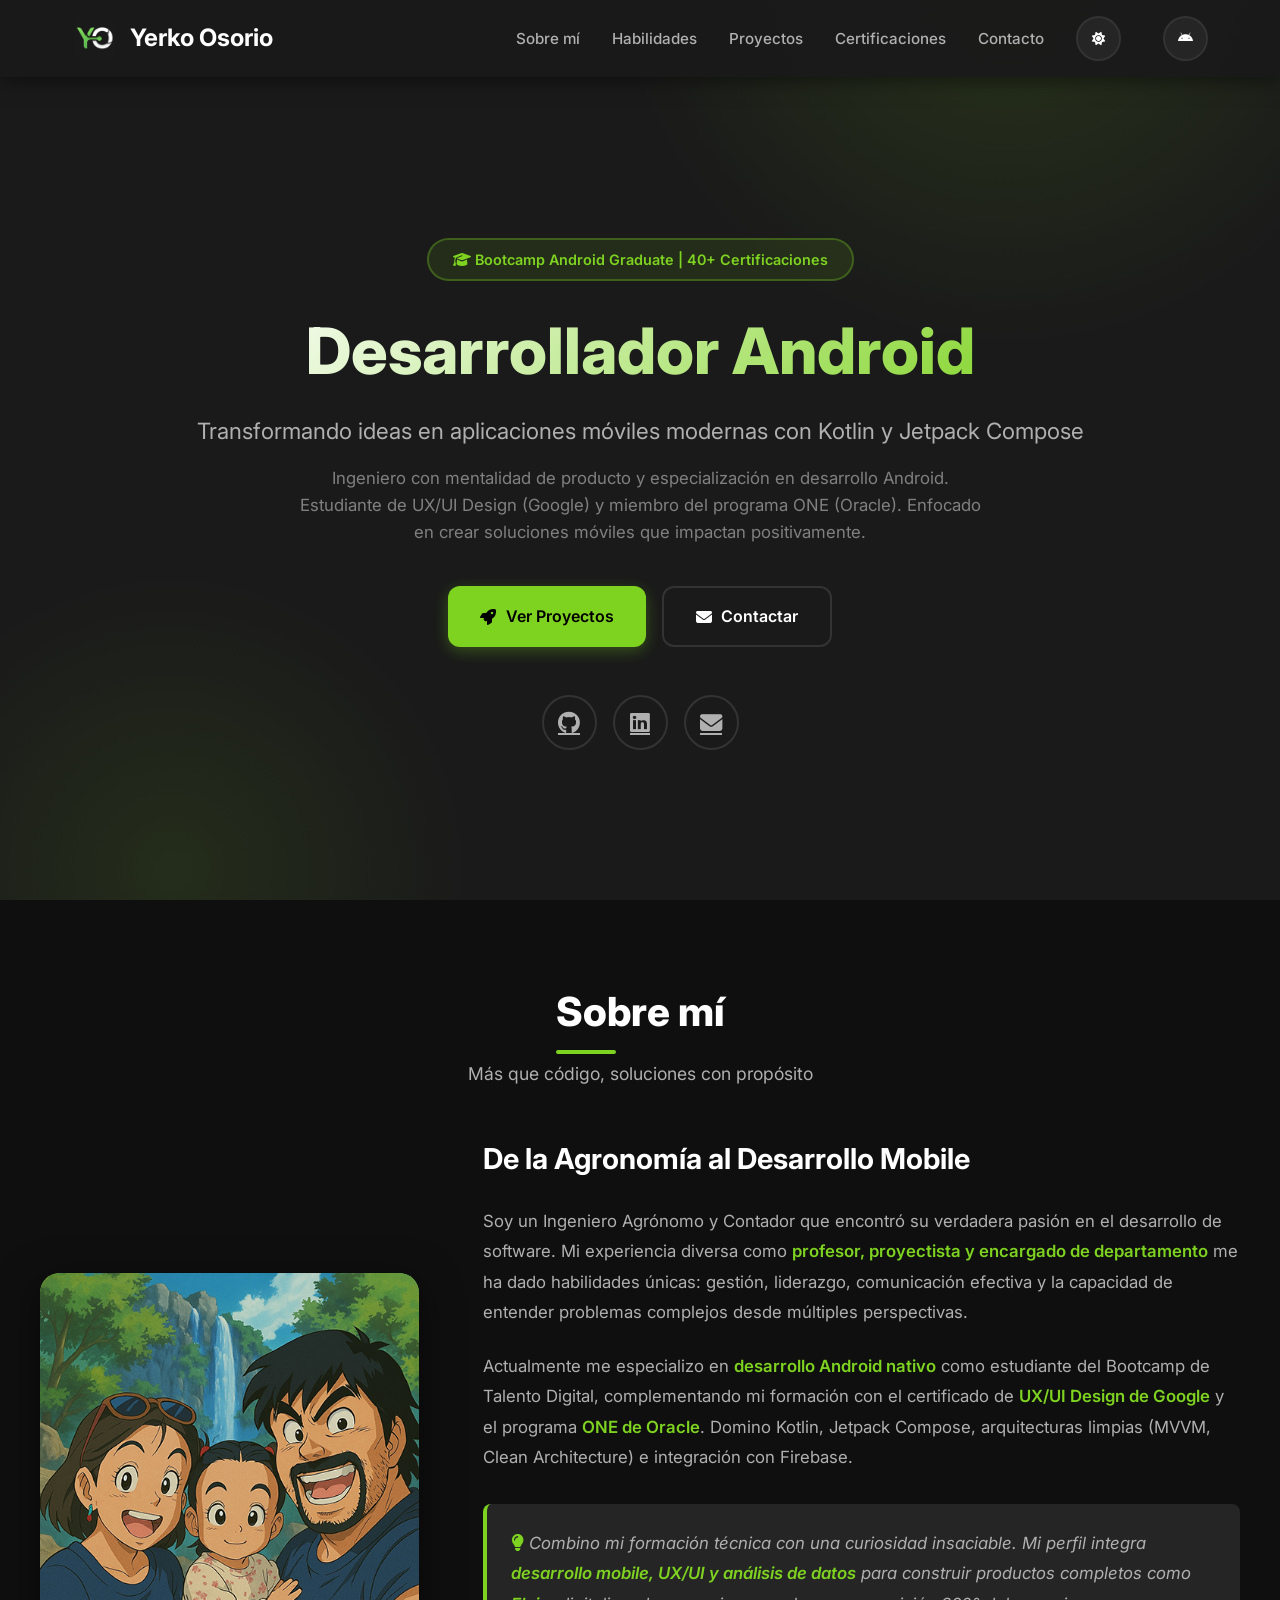
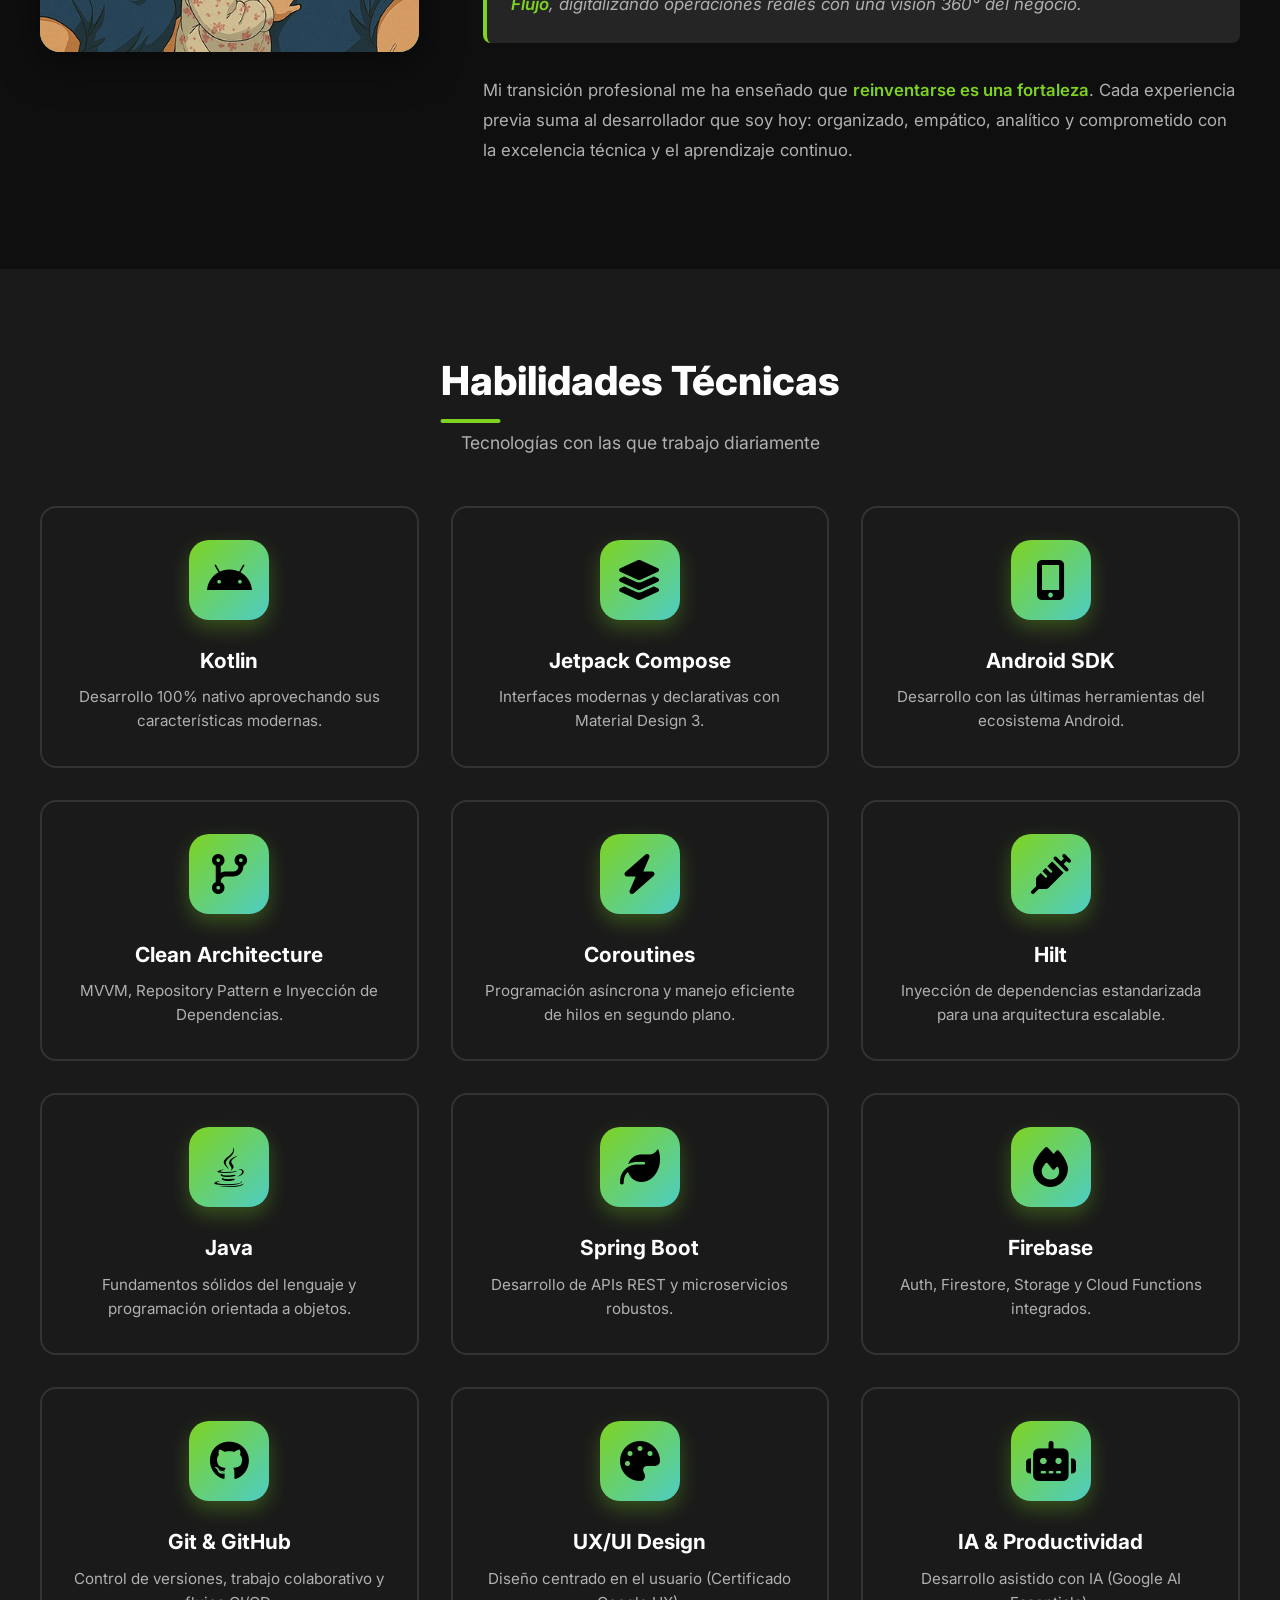
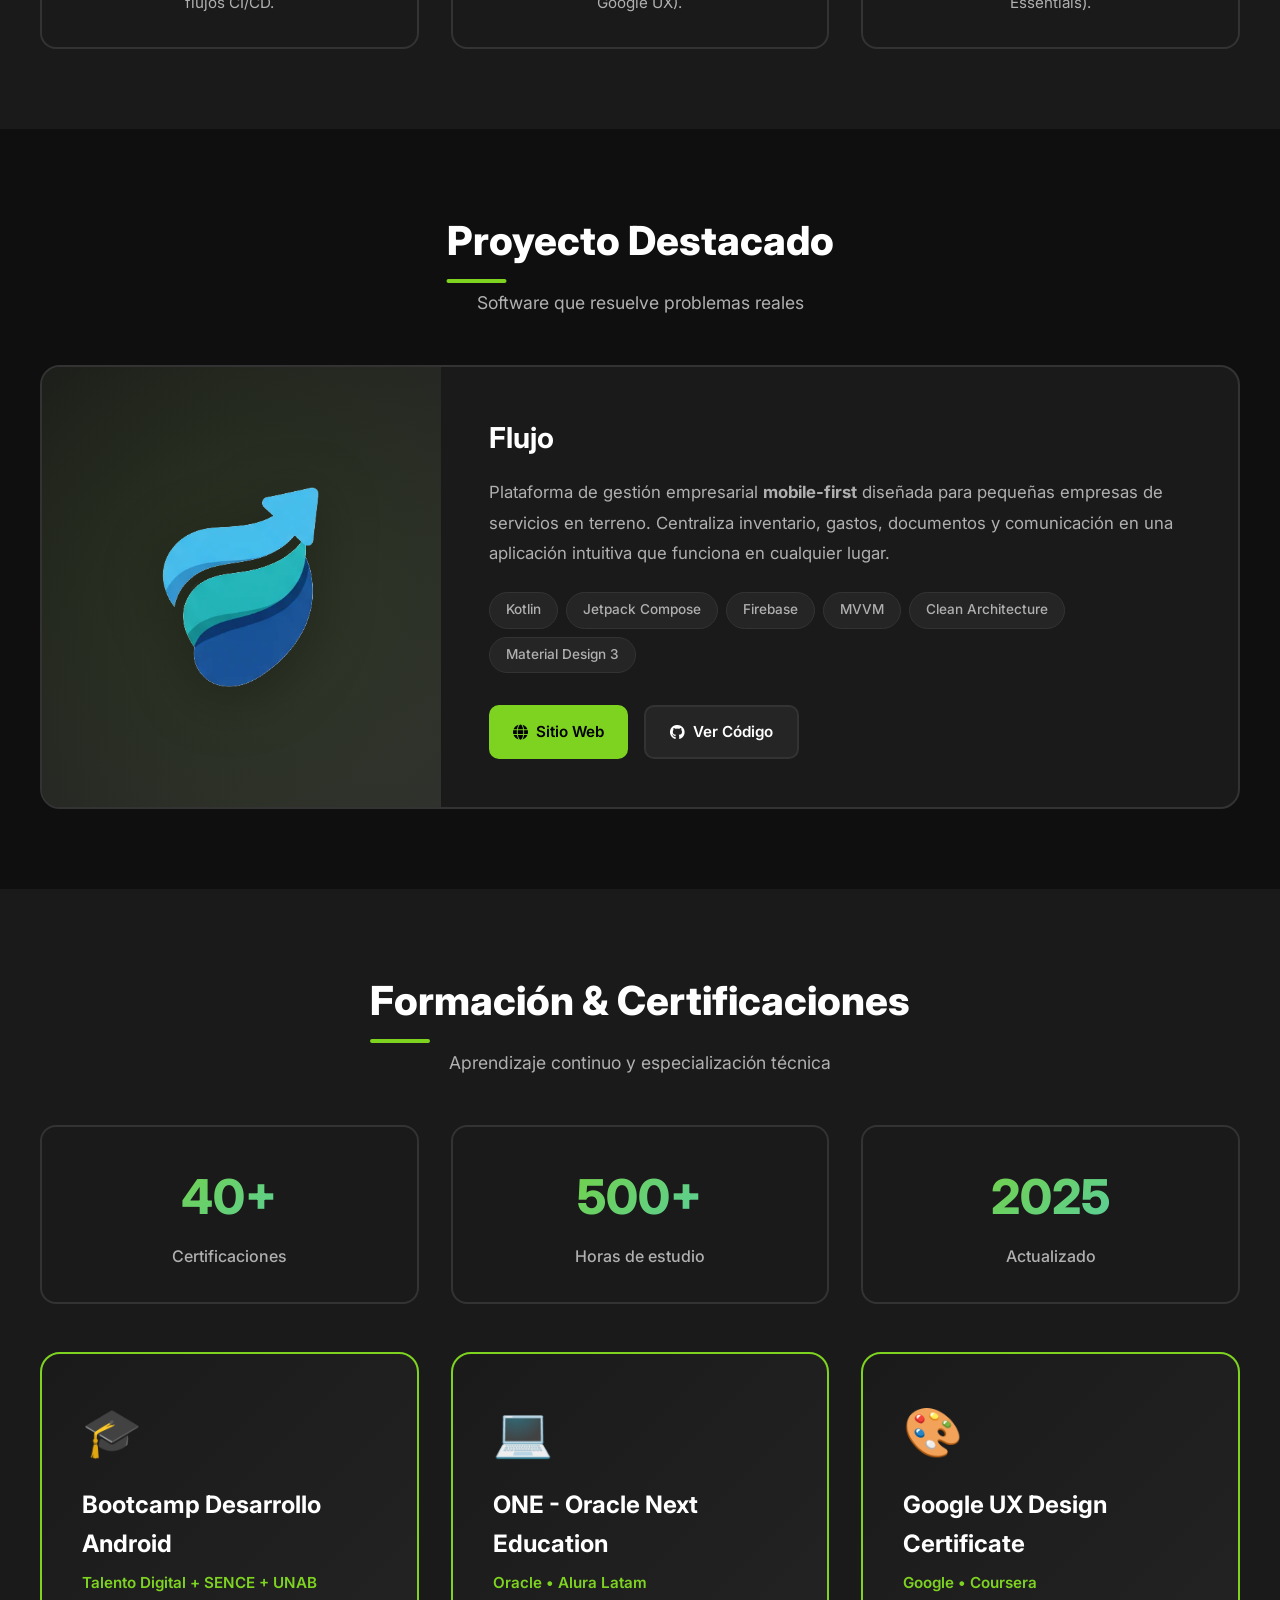
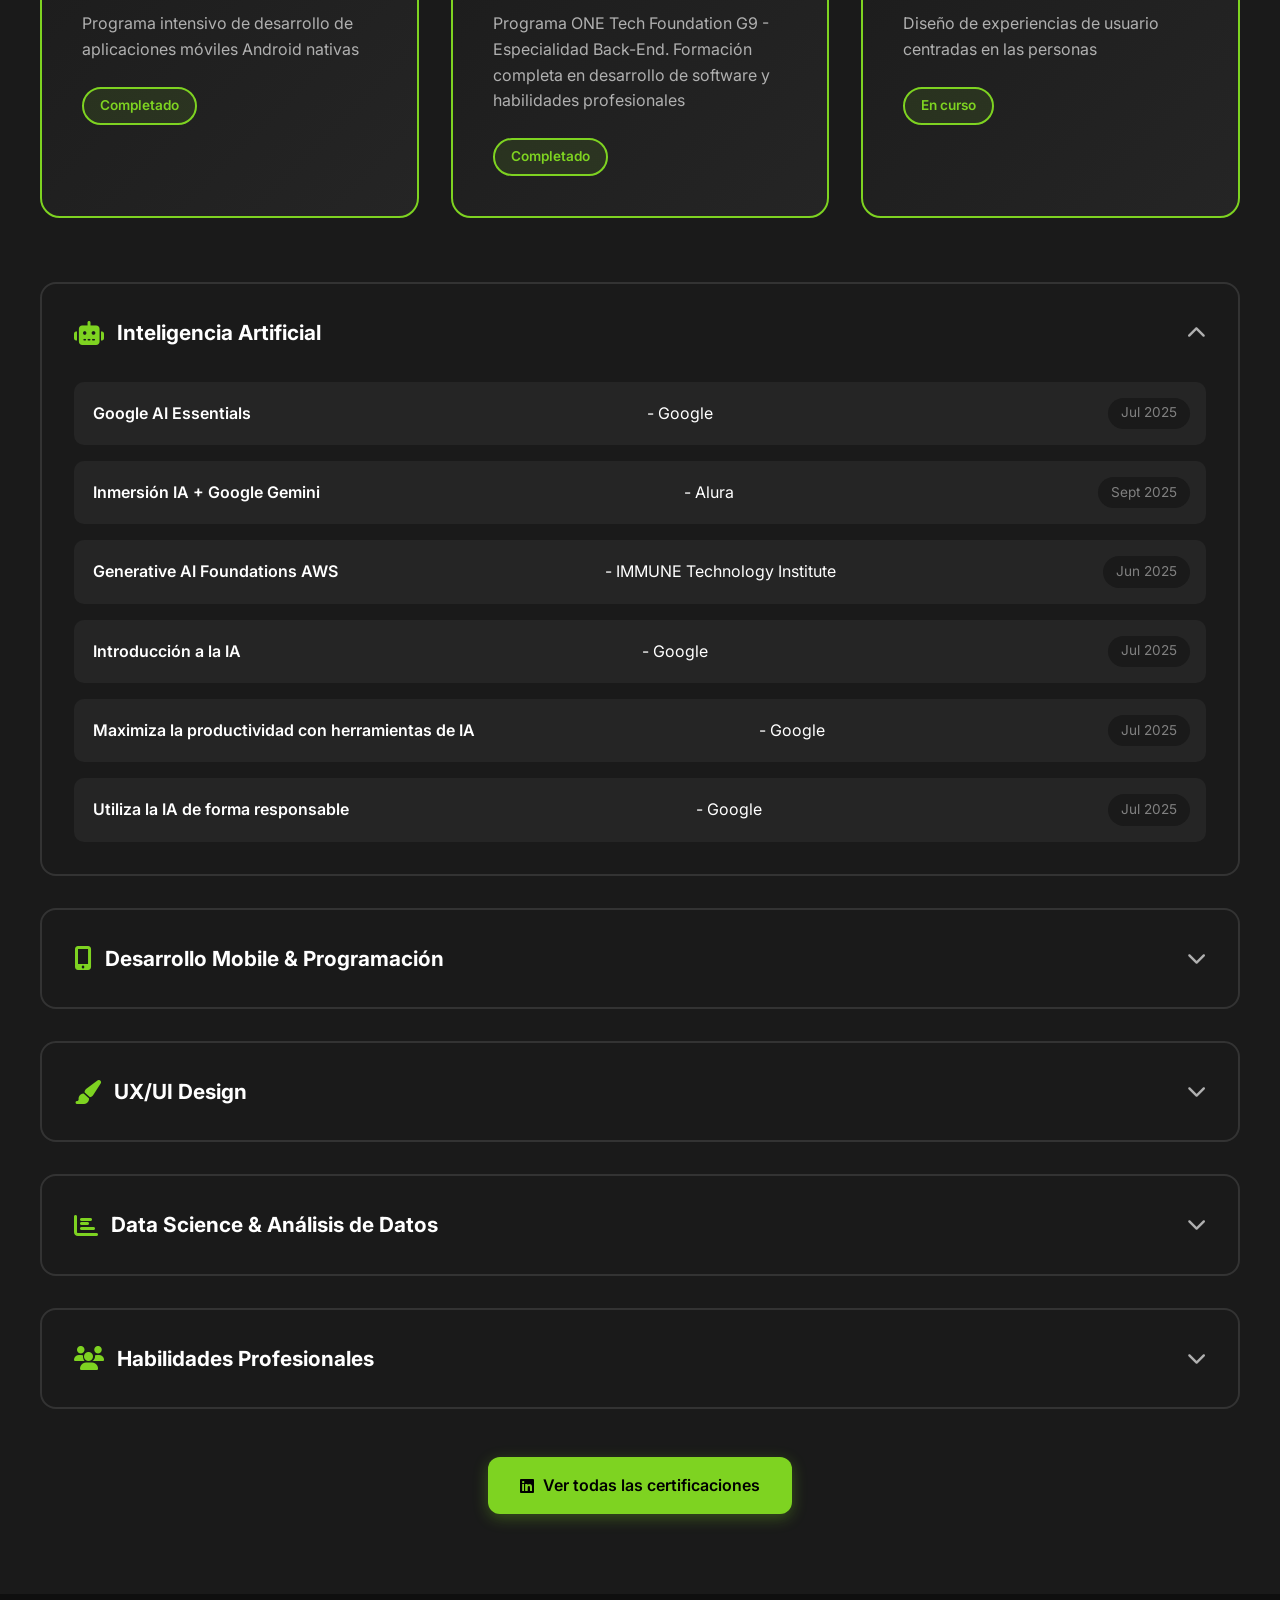
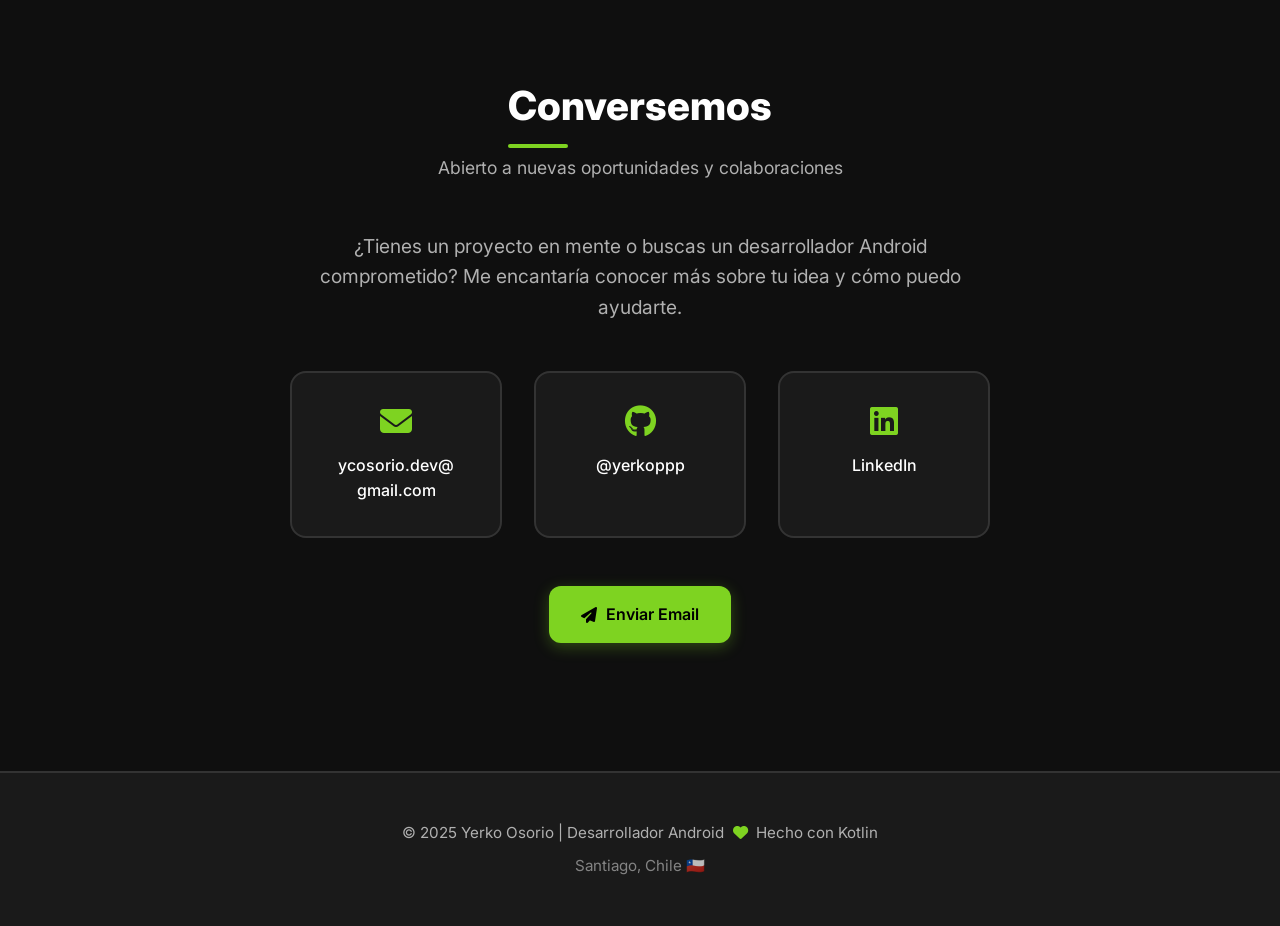
==== android-portfolio.html @ 3f2a874d "Actualización de vistas web y android" ====
<!DOCTYPE html>
<html lang="es" data-theme="dark">

<head>
    <!-- METADATOS Y CONFIGURACION BASICA -->
    <meta charset="UTF-8">
    <meta name="viewport" content="width=device-width, initial-scale=1.0, maximum-scale=1.0, user-scalable=no">
    <title>Yerko Osorio - Android Portfolio</title>

    <!-- Favicon -->
    <link rel="icon" type="image/x-icon" href="favicon.ico">
    <link rel="icon" type="image/png" sizes="32x32" href="assets/icono_dark_transp.png">
    <link rel="apple-touch-icon" sizes="180x180" href="assets/icono_dark_transp.png">
    <!-- ESTILOS EXTERNOS -->
    <link rel="stylesheet" href="https://cdnjs.cloudflare.com/ajax/libs/font-awesome/6.4.0/css/all.min.css">
    <link rel="stylesheet" href="android-style.css">
    <link href="https://fonts.googleapis.com/css2?family=Roboto:wght@400;500;700&display=swap" rel="stylesheet">

    <script>
        // Redirige a PC SÓLO si la pantalla es grande Y el usuario no forzó la vista Android
        if (window.innerWidth > 768 && !window.location.search.includes('force=android')) {
            window.location.href = "index.html"; 
        }
    </script>

</head>

<body>
    <!-- CONTENEDOR PRINCIPAL DEL TELEFONO -->
    <div class="phone-frame">
        <div class="phone-screen" id="mainScreen">

            <!-- HARDWARE SIMULADO (CAMARA FRONTAL) -->
            <div class="camera-hole"></div>

            <!-- SISTEMA DE NOTIFICACIONES -->
            <div class="notification-popup" id="notification" onclick="openApp('projects'); hideNotification()">
                <img src="assets/foto.png" alt="Yerko" class="notif-icon"
                    style="width: 40px; height: 40px; border-radius: 50%;">
                <div class="notif-content">
                    <h4>Yerko Osorio</h4>
                    <p>¡Hola! 👋 Echa un vistazo a mi último proyecto.</p>
                </div>
            </div>
            <!-- BOTON MODO CLARO/OSCURO -->
            <button class="theme-toggle-btn" onclick="toggleTheme()">
                <i class="fas fa-sun" id="themeIcon"></i>
            </button>

            <!-- BARRA DE ESTADO SUPERIOR -->
            <div class="status-bar">
                <div class="status-left">
                    <span id="clock" style="margin-left: 10px;" onclick="triggerEasterEgg()">10:00</span>
                </div>
                <div class="status-right">
                    <i class="fas fa-signal" style="font-size: 12px; margin-right: 6px;"></i>
                    <i class="fas fa-wifi" style="font-size: 12px; margin-right: 6px;"></i>
                    <i class="fas fa-battery-three-quarters" style="font-size: 14px;"></i>
                </div>
            </div>

            <!-- BARRA DE ESTADO SUPERIOR -->
            <div class="home-screen">
                <!-- WIDGET RELOJ CENTRAL -->
                <div class="clock-widget">
                    <h1 style="font-size: 56px; font-weight: 400; line-height: 1;" id="widget-clock">10:00</h1>
                    <p style="font-size: 16px; opacity: 0.8;" id="widget-date">Mie, 3 Dic</p>
                </div>

                <!-- GRILLA DE APLICACIONES -->
                <div class="apps-grid">
                    <div class="app-icon" onclick="openApp('profile')">
                        <div class="icon" style="--glow-color: #7ED321;">
                            <i class="fas fa-user" style="color: #7ED321;"></i>
                        </div>
                        <span class="app-name">Yo</span>
                    </div>

                    <div class="app-icon" onclick="openApp('projects')">
                        <div class="icon" style="--glow-color: #4ECDC4;">
                            <img src="assets/icono_flujo.webp" alt="FlujoApp">
                        </div>
                        <span class="app-name">FlujoApp</span>
                    </div>

                    <div class="app-icon" onclick="openApp('certs')">
                        <div class="icon" style="--glow-color: #FFD700;">
                            <i class="fas fa-certificate" style="color: #FFD700; font-size: 24px;"></i>
                        </div>
                        <span class="app-name">Certificados</span>
                    </div>

                    <div class="app-icon" onclick="openApp('skills')">
                        <div class="icon" style="--glow-color: #3DDC84;">
                            <i class="fas fa-code" style="color: #3DDC84; font-size: 24px;"></i>
                        </div>
                        <span class="app-name">Skills</span>
                    </div>

                    <div class="app-icon" onclick="openApp('contact')">
                        <div class="icon" style="--glow-color: #E8DEF8;">
                            <i class="fas fa-envelope" style="color: #E8DEF8; font-size: 24px;"></i>
                        </div>
                        <span class="app-name">Contacto</span>
                    </div>

                    <div class="app-icon" onclick="window.location.href='index.html?force=web'">
                        <div class="icon" style="--glow-color: #FBBC05;">
                            <i class="fas fa-desktop" style="color: #FBBC05; font-size: 22px;"></i>
                        </div>
                        <span class="app-name">Modo Web</span>
                    </div>

                    <div class="app-icon" onclick="window.open('https://github.com/yerkoppp', '_blank')">
                        <div class="icon" style="--glow-color: #ffffff;">
                            <i class="fab fa-github" style="color: white; font-size: 30px;"></i>
                        </div>
                        <span class="app-name">GitHub</span>
                    </div>

                    <div class="app-icon"
                        onclick="window.open('https://linkedin.com/in/yerko-osorio-cabrera/', '_blank')">
                        <div class="icon" style="--glow-color: #0077B5;">
                            <i class="fab fa-linkedin" style="color: #0077B5; font-size: 30px;"></i>
                        </div>
                        <span class="app-name">LinkedIn</span>
                    </div>

                    <div class="app-icon" onclick="window.open('assets/yo_cv.pdf', '_blank')">
                        <div style="position: relative;">

                            <div class="icon-badge"></div>
                            <div class="icon" style="--glow-color: #FF5252;">

                                <i class="fas fa-file-pdf" style="color: #FF5252; font-size: 26px;"></i>
                            </div>
                        </div>
                        <span class="app-name">CV</span>
                    </div>

                    <div class="app-icon" onclick="openApp('gallery')">
                        <div class="icon" style="--glow-color: #9C27B0;">
                            <i class="fas fa-images" style="color: #E1BEE7; font-size: 24px;"></i>
                        </div>
                        <span class="app-name">Galería</span>
                    </div>

                    <div class="app-icon" onclick="openApp('terminal')">
                        <div class="icon" style="--glow-color: #00FF00;">
                            <i class="fas fa-terminal" style="color: #00FF00; font-size: 22px;"></i>
                        </div>
                        <span class="app-name">Terminal</span>
                    </div>

                    <div class="app-icon" onclick="openApp('settings')">
                        <div class="icon" style="--glow-color: #90A4AE;">
                            <i class="fas fa-cog" style="color: #CFD8DC; font-size: 24px;"></i>
                        </div>
                        <span class="app-name">Ajustes</span>
                    </div>
                </div>

                <div style="position: absolute; bottom: 30px; left: 20px; right: 20px; background: var(--surface); padding: 12px 20px; border-radius: 30px; display: flex; align-items: center; gap: 10px; color: var(--text-secondary); border: 1px solid var(--surface-variant); cursor: pointer; box-shadow: 0 4px 12px rgba(0,0,0,0.1);"
                    onclick="openApp('browser')">
                    <i class="fab fa-google" style="font-size: 20px; color: var(--text);"></i>
                    <div style="flex: 1; text-align: center; font-size: 14px;">Buscar en portafolio...</div>
                    <i class="fas fa-microphone" style="font-size: 18px;"></i>
                </div>
            </div>

            <!-- VISTAS DE LAS APLICACIONES INTERNAS --- Cada una de estas se muestra al abrir la app correspondiente -->            
            <!-- APP: PERFIL --> 
            <div class="app-screen" id="profile-app">
                <div class="app-header">
                    <button class="back-btn" onclick="closeApp('profile')"><i class="fas fa-arrow-left"></i></button>
                    <span style="font-size: 20px; font-weight: 500;">Perfil</span>
                </div>
                <div class="app-content">
                    <div style="text-align: center; margin-bottom: 30px; margin-top: 20px;">
                        <img src="assets/foto.png"
                            style="width: 120px; height: 120px; border-radius: 50%; object-fit: cover; border: 4px solid var(--surface);">
                        <h2 style="color: var(--text); font-size: 28px; margin-top: 15px;">Yerko Osorio</h2>
                        <p style="color: var(--primary); font-size: 16px;">Android Developer</p>
                    </div>
                    <div class="info-card">
                        <h3>BIO</h3>
                        <p style="color: var(--text-secondary); line-height: 1.6; margin-bottom: 12px;">
                            Ingeniero Agrónomo y Contador que encontró su pasión en el software. Mi experiencia en gestión me da habilidades únicas para entender problemas desde múltiples perspectivas.
                        </p>
                        <p style="color: var(--text-secondary); line-height: 1.6;">
                            Me especializo en <strong>Android nativo</strong>, UX/UI y Backend. Mi transición profesional demuestra que reinventarse es una fortaleza.
                        </p>
                    </div>
                </div>
            </div>

            <!-- APP: CERTIFICACIONES -->
            <div class="app-screen" id="certs-app">
                <div class="app-header">
                    <button class="back-btn" onclick="closeApp('certs')"><i class="fas fa-arrow-left"></i></button>
                    <span style="font-size: 20px; font-weight: 500;">Certificaciones</span>
                </div>
                <div class="app-content">
                    <div style="display: flex; gap: 10px; margin-bottom: 20px;">
                        <div style="flex: 1; background: var(--surface-variant); padding: 12px; border-radius: 16px; text-align: center;">
                            <h4 style="color: var(--primary); font-size: 20px;">40+</h4>
                            <p style="font-size: 11px; color: var(--text-secondary);">Certificados</p>
                        </div>
                        <div style="flex: 1; background: var(--surface-variant); padding: 12px; border-radius: 16px; text-align: center;">
                            <h4 style="color: var(--primary); font-size: 20px;">500+</h4>
                            <p style="font-size: 11px; color: var(--text-secondary);">Horas</p>
                        </div>
                    </div>
                    <div class="contact-item">
                        <div class="contact-icon-box" style="background: rgba(61, 220, 132, 0.1); color: #3DDC84;"><i
                                class="fab fa-android"></i></div>
                        <div>
                            <h4 style="color: var(--text);">Bootcamp Desarrollo Android</h4>
                            <p style="color: var(--text-secondary);">Talento Digital - UNAB • 2025</p>
                        </div>
                    </div>
                    <div class="contact-item">
                        <div class="contact-icon-box" style="background: rgba(248, 0, 0, 0.1); color: #3DDC84;"><i
                                class="fas fa-database"></i></div>
                        <div>
                            <h4 style="color: var(--text);">Programa ONE Tech Foundation - Backend</h4>
                            <p style="color: var(--text-secondary);">Alura Latam - Oracle• 2025</p>
                        </div>
                    </div>
                    <div class="contact-item">
                        <div class="contact-icon-box" style="background: rgba(234, 67, 53, 0.1); color: #EA4335;"><i
                                class="fab fa-google"></i></div>
                        <div>
                            <h4 style="color: var(--text);">Google UX/UI Design</h4>
                            <p style="color: var(--text-secondary);">Coursera • En curso</p>
                        </div>
                    </div>
                    
                </div>
            </div>

            <!-- APP: PROYECTOS -->
            <div class="app-screen" id="projects-app">
                <div class="app-header">
                    <button class="back-btn" onclick="closeApp('projects')"><i class="fas fa-arrow-left"></i></button>
                    <span style="font-size: 20px; font-weight: 500;">Proyectos</span>
                </div>
                <div class="app-content">
                    <div class="info-card" style="padding: 0; overflow: hidden;">
                        <div
                            style="background: var(--surface-variant); padding: 40px; display: flex; justify-content: center; align-items: center;">
                            <img src="assets/icono_flujo.webp"
                                style="width: 100px; filter: drop-shadow(0 10px 20px rgba(0,0,0,0.2));">
                        </div>
                        <div style="padding: 24px;">
                            <h2 style="color: var(--text); font-size: 24px; margin-bottom: 8px;">FlujoApp</h2>
                            <p style="color: var(--text-secondary); margin-bottom: 20px;">
                                Gestión empresarial mobile-first. La solución completa para servicios en terreno.
                            </p>
                            <div style="margin-bottom: 24px; display: flex; flex-wrap: wrap; gap: 6px;">
                                <span class="skill-tag">Kotlin</span>
                                <span class="skill-tag">Compose</span>
                                <span class="skill-tag">Firebase</span>
                                <span class="skill-tag">MVVM</span>
                                <span class="skill-tag">Clean Arch</span>
                                <span class="skill-tag">Material 3</span>
                            </div>
                            <div style="display: flex; flex-direction: column; gap: 10px;">
                                <button onclick="window.open('https://yerkoppp.github.io/-FlujoApp-Website/', '_blank')"
                                    style="width: 100%; padding: 14px; border-radius: 100px; border: none; background: var(--primary); color: #000; font-weight: 700; font-size: 14px; cursor: pointer;">
                                    <i class="fas fa-globe"></i> Sitio Web
                                </button>
                                <button onclick="window.open('https://github.com/yerkoppp/FlujoApp', '_blank')"
                                    style="width: 100%; padding: 14px; border-radius: 100px; border: 1px solid var(--border); background: var(--surface-alt); color: var(--text); font-weight: 700; font-size: 14px; cursor: pointer;">
                                    <i class="fab fa-github"></i> Ver Código
                                </button>
                            </div>
                        </div>
                    </div>
                </div>
            </div>

            <!-- APP: HABILIDADES -->
            <div class="app-screen" id="skills-app">
                <div class="app-header">
                    <button class="back-btn" onclick="closeApp('skills')"><i class="fas fa-arrow-left"></i></button>
                    <span style="font-size: 20px; font-weight: 500;">Habilidades</span>
                </div>
                <div class="app-content">
                    <div class="info-card">
                        <h3>CORE ANDROID</h3>
                        <div>
                            <span class="skill-tag"><i class="fab fa-android"></i> Kotlin</span>
                            <span class="skill-tag"><i class="fas fa-layer-group"></i> Jetpack Compose</span>
                            <span class="skill-tag"><i class="fas fa-mobile-alt"></i> Android SDK</span>
                            <span class="skill-tag"><i class="fas fa-code-branch"></i> Clean Arch</span>
                            <span class="skill-tag"><i class="fas fa-bolt"></i> Coroutines</span>
                            <span class="skill-tag"><i class="fas fa-syringe"></i> Hilt</span>
                        </div>
                    </div>
                    <div class="info-card">
                        <h3>BACKEND & CLOUD</h3>
                        <div>
                            <span class="skill-tag"><i class="fab fa-java"></i> Java</span>
                            <span class="skill-tag"><i class="fas fa-leaf"></i> Spring Boot</span>
                            <span class="skill-tag"><i class="fas fa-fire"></i> Firebase</span>
                        </div>
                    </div>
                    <div class="info-card">
                        <h3>HERRAMIENTAS & TRANSVERSALES</h3>
                        <div>
                            <span class="skill-tag"><i class="fab fa-github"></i> Git / GitHub</span>
                            <span class="skill-tag"><i class="fas fa-palette"></i> UX/UI Design</span>
                            <span class="skill-tag"><i class="fas fa-robot"></i> IA & Productividad</span>
                        </div>
                    </div>
                    
                </div>
            </div>

            <!-- APP: CONTACTO -->
            <div class="app-screen" id="contact-app">
                <div class="app-header">
                    <button class="back-btn" onclick="closeApp('contact')"><i class="fas fa-arrow-left"></i></button>
                    <span style="font-size: 20px; font-weight: 500;">Contacto</span>
                </div>
                <div class="app-content">
                    <div class="contact-item" onclick="window.location.href='mailto:ycosorio.dev@gmail.com'">
                        <div class="contact-icon-box"><i class="fas fa-envelope"></i></div>
                        <div>
                            <h4 style="color: var(--text);">Email</h4>
                            <p style="color: var(--text-secondary);">ycosorio.dev@gmail.com</p>
                        </div>
                    </div>
                    <div class="contact-item"
                        onclick="window.open('https://linkedin.com/in/yerko-osorio-cabrera/', '_blank')">
                        <div class="contact-icon-box"><i class="fab fa-linkedin"></i></div>
                        <div>
                            <h4 style="color: var(--text);">LinkedIn</h4>
                            <p style="color: var(--text-secondary);">Perfil Profesional</p>
                        </div>
                    </div>
                </div>
            </div>

            <!-- APP: NAVEGADOR (WEB FALLBACK) -->
            <div class="app-screen" id="browser-app">
                <div class="app-header">
                    <button class="back-btn" onclick="closeApp('browser')"><i class="fas fa-arrow-left"></i></button>
                    <span style="font-size: 20px; font-weight: 500;">Navegador</span>
                </div>
                <div class="app-content">
                    <div class="browser-preview">
                        <div style="font-size: 48px; margin-bottom: 20px;">🖥️</div>
                        <h2 style="color: var(--text); margin-bottom: 10px;">Versión de Escritorio</h2>
                        <p style="color: var(--text-secondary); margin-bottom: 30px;">
                            Estás viendo la versión móvil simulada. Puedes visitar mi portafolio completo en formato web
                            estándar.
                        </p>

                        <div class="desktop-mockup">
                            <img src="assets/icono_light.png" style="width: 50px; opacity: 0.5;">
                            <span style="margin-left: 10px;">yerkoppp.github.io</span>
                        </div>

                        <button onclick="window.open('https://yerkoppp.github.io/portafolio/', '_blank')"
                            style="width: 100%; padding: 16px; border-radius: 12px; border: none; background: var(--surface-variant); color: var(--primary); font-weight: 700; border: 1px solid var(--primary); cursor: pointer; display: flex; align-items: center; justify-content: center; gap: 10px;">
                            <i class="fas fa-external-link-alt"></i> Abrir en Chrome/Safari
                        </button>
                    </div>
                </div>
            </div>

            <!-- APP: GALERIA -->
            <div class="app-screen" id="gallery-app">
                <div class="app-header">
                    <button class="back-btn" onclick="closeApp('gallery')"><i class="fas fa-arrow-left"></i></button>
                    <span style="font-size: 20px;">Galería</span>
                </div>
                <div class="app-content">
                    <div style="display: grid; grid-template-columns: 1fr 1fr; gap: 10px;">
                        <img src="assets/foto.png"
                            style="width: 100%; border-radius: 12px; aspect-ratio: 1/1; object-fit: cover;">
                        <img src="assets/icono_flujo.webp"
                            style="width: 100%; border-radius: 12px; background: white; padding: 10px; aspect-ratio: 1/1; object-fit: contain;">
                        <img src="assets/logo_light.png"
                            style="width: 100%; border-radius: 12px; background: white; padding: 10px; aspect-ratio: 1/1; object-fit: contain;">
                        <div
                            style="background: #333; border-radius: 12px; display: flex; align-items: center; justify-content: center; aspect-ratio: 1/1;">
                            <i class="fas fa-plus" style="color: #666;"></i>
                        </div>
                    </div>
                </div>
            </div>

            <!-- APP: TERMINAL -->
            <div class="app-screen" id="terminal-app" style="background: #0C0C0C;">
                <div class="app-header" style="background: #111; border-bottom: 1px solid #333;">
                    <button class="back-btn" onclick="closeApp('terminal')"><i class="fas fa-arrow-left"></i></button>
                    <span style="font-size: 16px; font-family: monospace; color: #00FF00;">user@yerko-os:~</span>
                </div>
                <div class="app-content"
                    style="padding: 20px; font-family: 'Courier New', monospace; color: #00FF00; font-size: 14px;">
                    <div id="terminal-output">
                        <p>YerkoOS v1.0 [Stable]</p>
                        <p>Last login: Wed Dec 3 19:23:14 on ttys000</p>
                        <p><br>Type 'help' for available commands.</p>
                    </div>
                    <div style="display: flex; gap: 5px; margin-top: 10px;">
                        <span>$</span>
                        <input type="text" id="term-input" autocomplete="off"
                            style="background: transparent; border: none; color: white; outline: none; flex: 1; font-family: inherit;"
                            onkeydown="handleCommand(event)">
                    </div>
                </div>
            </div>

            <!-- APP: AJUSTES -->
            <div class="app-screen" id="settings-app">
                <div class="app-header">
                    <button class="back-btn" onclick="closeApp('settings')"><i class="fas fa-arrow-left"></i></button>
                    <span style="font-size: 20px;">Ajustes</span>
                </div>
                <div class="app-content">
                    <div class="contact-item" onclick="toggleTheme()">
                        <div class="contact-icon-box" style="background: #333; color: white;"><i
                                class="fas fa-adjust"></i></div>
                        <div style="flex: 1;">
                            <h4 style="color: var(--text);">Tema</h4>
                            <p style="color: var(--text-secondary);">Cambiar Dark/Light</p>
                        </div>
                    </div>

                    <div class="info-card" style="margin-top: 20px;">
                        <h3>INFORMACIÓN DEL DISPOSITIVO</h3>
                        <p style="color: var(--text-secondary); font-size: 13px; margin-bottom: 8px;">Versión de
                            Android: 14.0 (Upside Down Cake)</p>
                        <p style="color: var(--text-secondary); font-size: 13px; margin-bottom: 8px;">Modelo: Portfolio
                            Pixel</p>
                        <p style="color: var(--text-secondary); font-size: 13px;">Desarrollador: Yerko Osorio</p>
                    </div>
                </div>
            </div>

        </div>
    </div>


    <!-- SCRIPTS DE LOGICA DE LA PAGINA -->
    <script>
        // === RELOJ & FECHA ===
        function updateTime() {
            const now = new Date();
            const hours = now.getHours().toString().padStart(2, '0');
            const minutes = now.getMinutes().toString().padStart(2, '0');
            const timeString = `${hours}:${minutes}`;

            document.getElementById('clock').textContent = timeString;
            document.getElementById('widget-clock').textContent = timeString;

            const options = { weekday: 'short', day: 'numeric', month: 'short' };
            document.getElementById('widget-date').textContent = now.toLocaleDateString('es-ES', options);
        }
        setInterval(updateTime, 1000);
        updateTime();

        // === GESTIÓN DE TEMAS (DARK/LIGHT) ===
        function toggleTheme() {
            const html = document.documentElement;
            const themeIcon = document.getElementById('themeIcon');

            if (html.getAttribute('data-theme') === 'dark') {
                html.setAttribute('data-theme', 'light');
                themeIcon.className = 'fas fa-moon';
            } else {
                html.setAttribute('data-theme', 'dark');
                themeIcon.className = 'fas fa-sun';
            }
        }

        // === NOTIFICACIÓN ===
        setTimeout(() => {
            const notif = document.getElementById('notification');
            notif.classList.add('show');
            setTimeout(() => hideNotification(), 3000);
        }, 2000);

        function hideNotification() {
            document.getElementById('notification').classList.remove('show');
        }

        // === NAVEGACIÓN ===
        function openApp(id) {
            document.getElementById(id + '-app').classList.add('active');
            hideNotification();
        }

        function closeApp(id) {
            document.getElementById(id + '-app').classList.remove('active');
        }

        // === EASTER EGG: DEVELOPER MODE ===
        let clickCount = 0;

        function triggerEasterEgg() {
            clickCount++;
            if (clickCount === 5) {
                // 1. Efecto Visual: Cambiar notificación a estilo "System/Hacker"
                const notif = document.getElementById('notification');
                const img = notif.querySelector('img');
                const title = notif.querySelector('h4');
                const text = notif.querySelector('.notif-content p');

                // Guardamos estado original para no perderlo si el usuario sigue navegando
                const originalTitle = title.textContent;
                const originalText = text.textContent;

                // Modificar notificación
                img.src = "assets/icono_dark.png"; // Usa tu logo técnico
                title.innerHTML = "<span style='color:#00FF00; font-family: monospace;'>{ DEV_MODE }</span>";
                text.innerHTML = "Acceso Root concedido. <br>System.Color.Override(NEON);";
                notif.style.borderColor = "#00FF00";
                notif.style.background = "#000";

                // Mostrar notificación
                notif.classList.add('show');

                // 2. Efecto CSS: Sobrescribir variable global a Verde Neón Terminal
                document.documentElement.style.setProperty('--primary', '#00FF00');
                document.documentElement.style.setProperty('--text', '#00FF00');

                // 3. Resetear después de 4 segundos
                setTimeout(() => {
                    hideNotification();

                    document.documentElement.style.removeProperty('--primary');
                    document.documentElement.style.removeProperty('--text');

                    // Restaurar textos de notificación para el futuro
                    setTimeout(() => {
                        title.textContent = "Yerko Osorio";
                        text.textContent = "¡Hola! 👋 Echa un vistazo a mi último proyecto.";
                        notif.style = ""; // Limpiar estilos inline
                    }, 500);

                    clickCount = 0;
                }, 4000);
            }
        }
        // === TERMINAL LOGIC ===
        function handleCommand(e) {
            if (e.key === 'Enter') {
                const input = document.getElementById('term-input');
                const output = document.getElementById('terminal-output');
                const cmd = input.value.toLowerCase().trim();

                // 1. Renderizar el comando del usuario
                // Usamos div para asegurar salto de línea limpio
                output.innerHTML += `
            <div style="margin-top: 8px;">
                <span style="color: #00FF00;">➜</span> 
                <span style="color: #fff;">~</span> 
                <span style="color: #ccc;">${input.value}</span>
            </div>`;

                // 2. Procesar comando
                let response = "";
                switch (cmd) {
                    case 'help':
                        response = "Available commands: <span style='color:#fff'>about, skills, contact, clear, exit</span>";
                        break;
                    case 'about':
                        response = "Yerko Osorio | Android Developer<br>Building native experiences with Kotlin & Compose.";
                        break;
                    case 'skills':
                        response = "• Kotlin, Compose, Android SDK<br>• Clean Arch, Coroutines, Hilt<br>• Java, Spring Boot, Firebase<br>• Git, UX/UI Design, IA";
                        break;
                    case 'contact':
                        // Mostramos el correo en texto por si falla la apertura automática
                        response = "📧 Email: <span style='color:#fff; text-decoration:underline;'>ycosorio.dev@gmail.com</span><br><span style='font-size:12px; opacity:0.7;'>Opening mail client...</span>";
                        // Usamos un timeout pequeño para no bloquear la UI
                        setTimeout(() => {
                            window.location.href = 'mailto:ycosorio.dev@gmail.com';
                        }, 800);
                        break;
                    case 'clear':
                        output.innerHTML = "";
                        response = null;
                        break;
                    case 'exit':
                        response = "Closing session...";
                        setTimeout(() => closeApp('terminal'), 800);
                        break;
                    default:
                        if (cmd !== "") {
                            response = `zsh: command not found: <span style='color:#FF5252'>${cmd}</span>`;
                        }
                }

                // 3. Renderizar respuesta
                if (response) {
                    output.innerHTML += `<div style="color: #aaa; margin-bottom: 10px; line-height: 1.5; margin-left: 14px;">${response}</div>`;
                }

                // 4. Limpieza y Scroll
                input.value = "";
                const content = document.querySelector('#terminal-app .app-content');
                // Forzamos el scroll al final
                setTimeout(() => {
                    content.scrollTop = content.scrollHeight;
                }, 10);
            }
        }

    </script>
</body>

</html>
---- android-style.css ----
:root {
    /* Variables Base (Dark Mode por defecto) */
    --primary: #7ED321;
    --primary-dim: rgba(126, 211, 33, 0.15);
    --background: #000000;
    --surface: #1C1C1C;
    --surface-variant: #2D2D2D;
    --text: #E3E3E3;
    --text-secondary: #C4C7C5;
    --wallpaper-overlay: rgba(0, 0, 0, 0.85); /* Oscurece el logo de fondo */
    --easing-standard: cubic-bezier(0.2, 0.0, 0, 1.0);
    --wallpaper-url: url('assets/logo_dark_transp.png');
}

/* === VARIABLES LIGHT MODE (ESTILO SILVER) === */
[data-theme="light"] {
    --primary: #559E15; /* Verde más oscuro para contraste */
    --primary-dim: rgba(85, 158, 21, 0.1);
    
    /* Fondo: Un gris plata muy suave, no blanco puro */
    --background: #F2F4F6; 
    
    /* Superficies: Blanco puro para las tarjetas */
    --surface: #FFFFFF; 
    --surface-variant: #E8EAED;
    
    --text: #1F1F1F;
    --text-secondary: #5F6368;
    
    /* El overlay del wallpaper es blanco semitransparente */
    --wallpaper-overlay: rgba(255, 255, 255, 0.6);
    --wallpaper-url: url('assets/logo_light_transp.png');
}
/* === AJUSTE DE ICONOS EN MODO CLARO === */
/* Esto invierte la lógica: Fondo blanco, sombra de color */
[data-theme="light"] .icon {
    background: #FFFFFF;
    border: 1px solid #E0E0E0;
    /* Sombra más suave y difusa en modo claro */
    box-shadow: 0 4px 12px rgba(0,0,0,0.45); 
}

/* En modo claro, el "Glow" se convierte en una sombra de color elegante */
[data-theme="light"] .icon::after {
    opacity: 0.25; /* Más sutil */
    bottom: -5px; /* Más pegado */
    filter: blur(8px);
    background: var(--glow-color); /* Mantiene el color de la marca (azul, verde, etc) */
}

/* Texto de apps en modo claro: un poco más oscuro y con menos sombra */
[data-theme="light"] .app-name {
    color: #333;
    font-weight: 500;
    text-shadow: 0 1px 2px rgba(255,255,255,0.8); /* Halo blanco para leerse mejor */
}
/* === GLOBAL STYLES === */
* { margin: 0; padding: 0; box-sizing: border-box; }

body {
    font-family: 'Roboto', 'Inter', sans-serif;
    background: #121212;
    min-height: 100vh;
    display: flex;
    justify-content: center;
    align-items: center; /* Centra verticalmente */
    padding: 40px 20px; /* Margen para asegurar scroll si es necesario */
    overflow-y: auto; /* Permite scroll en el navegador si el cel es muy alto */
}

/* === PHONE FRAME === */
.phone-frame {
    width: 380px;
    height: 800px;
    background: #1a1a1a;
    border-radius: 45px;
    padding: 8px;
    box-shadow: 0 0 0 2px #333, 0 30px 60px rgba(0,0,0,0.6);
    position: relative;
    transition: all 0.3s ease;
    flex-shrink: 0; /* Evita que se aplaste */
}

.phone-screen {
    width: 100%;
    height: 100%;
    background-color: var(--background);
    transition: background 0.5s ease;
    border-radius: 38px;
    overflow: hidden;
    position: relative;
    /* Wallpaper con Logo */
    background-image: 
        radial-gradient(circle at 50% -10%, rgba(126, 211, 33, 0.15) 0%, transparent 70%),
        var(--wallpaper-url);
    background-size: 100%, 80%;
    background-position: center top, center top;
    background-repeat: no-repeat;
    z-index: 1;
    transition: background-image 0.5s ease, background-color 0.5s ease;
}

/* Capa para oscurecer/aclarar el fondo y que se lea el texto */
.phone-screen::before {
    content: '';
    position: absolute;
    top: 0;
    left: 0;
    width: 100%;
    height: 100%;
    background: var(--wallpaper-overlay);
    z-index: -1;
}

/* === ANDROID UI ELEMENTS === */
.status-bar {
    height: 40px;
    padding: 0 24px;
    display: flex;
    justify-content: space-between;
    align-items: center;
    color: var(--text);
    font-size: 13px;
    font-weight: 500;
    position: relative;
    z-index: 1000;
    padding-top: 5px;
}

.camera-hole {
    position: absolute;
    top: 10px;
    left: 50%;
    transform: translateX(-50%);
    width: 12px;
    height: 12px;
    background: #000;
    border-radius: 50%;
    z-index: 1001;
    box-shadow: 0 0 0 2px #111;
}

/* === HOME SCREEN === */
.home-screen {
    height: 100%;
    padding: 20px;
    padding-top: 140px;
    overflow-y: auto;
    scrollbar-width: none;
    display: flex;
    flex-direction: column;
}

/* Widget Reloj */
.clock-widget {
    margin: 0px 10px 40px;
    color: var(--text);
    text-align: center;
    text-shadow: 0 2px 10px rgba(0,0,0,0.2);
}

.apps-grid {
    display: grid;
    grid-template-columns: repeat(4, 1fr);
    gap: 25px 15px;
    margin-bottom: auto; /* Empuja el resto hacia abajo */
}

.app-icon {
    display: flex;
    flex-direction: column;
    align-items: center;
    gap: 8px;
    cursor: pointer;
    transition: transform 0.2s var(--easing-standard);
}

.app-icon:active { transform: scale(0.92); }

.icon {
    width: 58px;
    height: 58px;
    border-radius: 16px; 
    display: flex;
    align-items: center;
    justify-content: center;
    font-size: 26px;
    background: #161616; 
    border: 1px solid #2A2A2A;
    position: relative;
    box-shadow: 0 2px 8px rgba(0,0,0,0.15);
    border: 1px solid rgba(255,255,255,0.05);
    overflow: hidden; /* Para contener el brillo */
    transition: transform 0.2s var(--easing-standard), box-shadow 0.2s;
}

.icon img { width: 70%; height: 70%; object-fit: cover; }

.icon.dark-style {
    background: rgba(255, 255, 255, 0.05); /* Semitransparente oscuro */
    border: 1px solid rgba(126, 211, 33, 0.2); /* Borde sutil verde */
    backdrop-filter: blur(10px);
}

.icon.brand-style {
    background: linear-gradient(135deg, #1a1a1a 0%, #0d0d0d 100%);
    border: 1px solid #333;
}

/* Badge de notificación para iconos */
.icon-badge {
    position: absolute;
    top: -4px;
    right: -4px;
    width: 16px;
    height: 16px;
    background: #FF5252;
    border-radius: 50%;
    border: 2px solid var(--background); /* Crea un borde del color de fondo para separar */
    z-index: 20;
    box-shadow: 0 2px 4px rgba(0,0,0,0.3);
    pointer-events: none; /* Para que no interfiera con el clic */
}

/* El "Glow" o luz inferior - Se activa con variables CSS */
.icon::after {
    content: '';
    position: absolute;
    bottom: -10px;
    left: 0;
    width: 100%;
    height: 60%;
    background: var(--glow-color, rgba(255, 255, 255, 0.1)); /* Color dinámico */
    filter: blur(12px);
    opacity: 0.6;
    border-radius: 50%;
    z-index: 0;
}

/* Asegurar que la imagen/icono esté encima del brillo */
.icon i, .icon img {
    position: relative;
    z-index: 1;
    filter: drop-shadow(0 2px 4px rgba(0,0,0,0.5));
}

.icon img {
    border-radius: 12px; /* Suavizar bordes de imagenes cuadradas */
}

/* Efecto al presionar */
.app-icon:active .icon {
    transform: scale(0.92);
    border-color: var(--primary);
}

.app-name {
    color: var(--text);
    font-size: 12px;
    text-align: center;
    font-weight: 400;
    text-shadow: 0 1px 4px rgba(0,0,0,0.5); /* Sombra para leer sobre wallpaper */
}

/* === WIDGET CV (Estilo Material) === */
.widget-cv {
    grid-column: span 2; /* Ocupa 2 espacios de ancho */
    background: var(--surface-variant);
    border-radius: 24px;
    padding: 16px;
    display: flex;
    align-items: center;
    gap: 15px;
    cursor: pointer;
    border: 1px solid rgba(255,255,255,0.05);
    box-shadow: 0 4px 12px rgba(0,0,0,0.1);
    transition: transform 0.2s var(--easing-standard);
    position: relative;
    overflow: hidden;
}

.widget-cv:active {
    transform: scale(0.96);
}

/* Efecto de fondo decorativo sutil */
.widget-cv::after {
    content: '';
    position: absolute;
    right: -10px;
    bottom: -10px;
    width: 60px;
    height: 60px;
    background: var(--primary);
    opacity: 0.1;
    border-radius: 50%;
    filter: blur(20px);
}

.widget-icon {
    width: 40px;
    height: 40px;
    background: #FF5252; /* Rojo PDF */
    border-radius: 12px;
    display: flex;
    align-items: center;
    justify-content: center;
    color: white;
    font-size: 20px;
    flex-shrink: 0;
}

.widget-text h4 {
    font-size: 14px;
    color: var(--text);
    margin-bottom: 2px;
    font-weight: 600;
}

.widget-text p {
    font-size: 11px;
    color: var(--text-secondary);
    display: flex;
    align-items: center;
    gap: 4px;
}

/* === THEME TOGGLE (Quick Settings style) === */
.theme-toggle-btn {
    position: absolute;
    top: 50px;
    right: 20px;
    width: 40px;
    height: 40px;
    border-radius: 50%;
    background: var(--surface-variant);
    color: var(--text);
    display: flex;
    align-items: center;
    justify-content: center;
    border: none;
    cursor: pointer;
    z-index: 50;
    box-shadow: 0 4px 10px rgba(0,0,0,0.2);
}

/* === APP SCREENS === */
.app-screen {
    position: absolute;
    top: 0;
    left: 0;
    width: 100%;
    height: 100%;
    background: var(--background);
    z-index: 100;
    display: flex;
    flex-direction: column;
    opacity: 0;
    transform: scale(0.95);
    pointer-events: none;
    transition: opacity 0.3s var(--easing-standard), transform 0.4s var(--easing-standard);
}

.app-screen.active { opacity: 1; transform: scale(1); pointer-events: auto; }

.app-header {
    padding: 50px 20px 15px;
    background: var(--surface);
    display: flex;
    align-items: center;
    gap: 20px;
    color: var(--text);
    z-index: 10;
    border-bottom: 1px solid var(--surface-variant);
}

.back-btn {
    background: none;
    border: none;
    color: var(--text);
    font-size: 20px;
    cursor: pointer;
    width: 40px;
    height: 40px;
    border-radius: 50%;
    display: flex;
    align-items: center;
    justify-content: center;
}

.back-btn:active { background: var(--primary-dim); }

.app-content {
    flex: 1;
    overflow-y: auto;
    padding: 20px;
    color: var(--text);
}

/* Cards */
.info-card {
    background: var(--surface);
    border-radius: 24px;
    padding: 24px;
    margin-bottom: 16px;
    border: 1px solid var(--surface-variant);
}

/* Transición suave para todos los elementos contenedores */
.info-card, .contact-item, .browser-preview, .widget-cv {
    transition: box-shadow 0.3s ease, transform 0.2s ease, border-color 0.3s;
    position: relative;
    z-index: 1;
}

.info-card h3 { color: var(--primary); font-size: 14px; margin-bottom: 12px; letter-spacing: 0.5px; }

.skill-tag {
    background: var(--surface-variant);
    color: var(--text);
    padding: 8px 16px;
    border-radius: 12px;
    font-size: 13px;
    font-weight: 500;
    margin: 4px;
    display: inline-block;
}

/* Contact Item */
.contact-item {
    background: var(--surface);
    padding: 16px;
    border-radius: 20px;
    display: flex;
    align-items: center;
    gap: 16px;
    margin-bottom: 12px;
    cursor: pointer;
    border: 1px solid var(--surface-variant);
}

.contact-icon-box {
    width: 48px;
    height: 48px;
    border-radius: 50%;
    background: var(--primary-dim);
    color: var(--primary);
    display: flex;
    align-items: center;
    justify-content: center;
    font-size: 20px;
}

/* === BROWSER / DESKTOP PREVIEW === */
.browser-preview {
    background: var(--surface);
    border-radius: 16px;
    padding: 20px;
    text-align: center;
    border: 1px solid var(--surface-variant);
}

.desktop-mockup {
    width: 100%;
    height: 150px;
    background: #333;
    border-radius: 8px;
    margin: 20px 0;
    display: flex;
    align-items: center;
    justify-content: center;
    color: #666;
    position: relative;
    overflow: hidden;
}

/* === NOTIFICACIÓN === */
.notification-popup {
    position: absolute;
    top: -100px;
    left: 12px;
    right: 12px;
    background: var(--surface);
    border-radius: 28px;
    padding: 16px;
    display: flex;
    align-items: center;
    gap: 12px;
    box-shadow: 0 4px 20px rgba(0,0,0,0.3);
    z-index: 2000;
    cursor: pointer;
    transition: top 0.6s var(--easing-standard);
    border: 1px solid var(--surface-variant);
}

.notification-popup.show { top: 50px; }
.notif-content h4 { font-size: 14px; color: var(--text); margin-bottom: 2px; }
.notif-content p { font-size: 12px; color: var(--text-secondary); }

/* --- MODO CLARO: EFECTO "GLOW SHADOW" (Igual a tu Web) --- */
[data-theme="light"] .info-card,
[data-theme="light"] .contact-item,
[data-theme="light"] .browser-preview {
    background: #FFFFFF;
    border: 1px solid rgba(0,0,0,0.05); /* Borde casi invisible */
    
    /* AQUÍ ESTÁ LA MAGIA: Sombra difusa con el color de la app */
    box-shadow: 0 10px 30px -10px var(--app-glow, rgba(0,0,0,0.1));
}

/* Efecto Hover/Touch para interactividad */
[data-theme="light"] .contact-item:active,
[data-theme="light"] .app-icon:active {
    transform: translateY(2px);
    box-shadow: 0 5px 15px -5px var(--app-glow, rgba(0,0,0,0.15));
}

/* --- DEFINICIÓN DE COLORES POR APP --- */
/* Esto asigna el color de sombra específico según en qué app estés */

/* 1. Perfil & Skills (Verde Corporativo #7ED321) */
#profile-app, #skills-app {
    --app-glow: rgba(126, 211, 33, 0.35); 
}

/* 2. Proyectos/Flujo (Cyan/Azul #4ECDC4) */
#projects-app {
    --app-glow: rgba(78, 205, 196, 0.35);
}

/* 3. Certificados (Amarillo/Dorado #FFD700) */
#certs-app {
    --app-glow: rgba(255, 215, 0, 0.35);
}

/* 4. Contacto & LinkedIn (Azul #0077B5) */
#contact-app {
    --app-glow: rgba(0, 119, 181, 0.25);
}

/* 5. Terminal (Verde Hacker #00FF00) */
#terminal-app {
    --app-glow: rgba(0, 255, 0, 0.2);
}

/* 6. Ajustes & Navegador (Gris/Neutro) */
#settings-app, #browser-app {
    --app-glow: rgba(0, 0, 0, 0.1);
}

/* 7. Galería (Morado) */
#gallery-app {
    --app-glow: rgba(156, 39, 176, 0.25);
}

/* --- AJUSTE EXTRA: Títulos de tarjetas --- */
/* Para que combinen con la sombra */
.info-card h3 {
    /* En modo claro, usamos un color un poco más oscuro para lectura, 
       pero mantenemos el tono de la marca */
    filter: brightness(0.9); 
}

/* === RESPONSIVE REAL (Mobile Only) === */
@media (max-width: 768px) {
    body {
        padding: 0;
        background: var(--background); /* El fondo del body igual al tema */
        align-items: flex-start;
        overflow: hidden; /* El scroll lo maneja el phone-screen */
    }

    .phone-frame {
        width: 100vw;
        height: 100vh;
        border-radius: 0;
        padding: 0;
        box-shadow: none;
        border: none;
    }

    .phone-screen { border-radius: 0; }
    .camera-hole { display: none; }
    .status-bar { height: 35px; padding-top: 10px; }
}
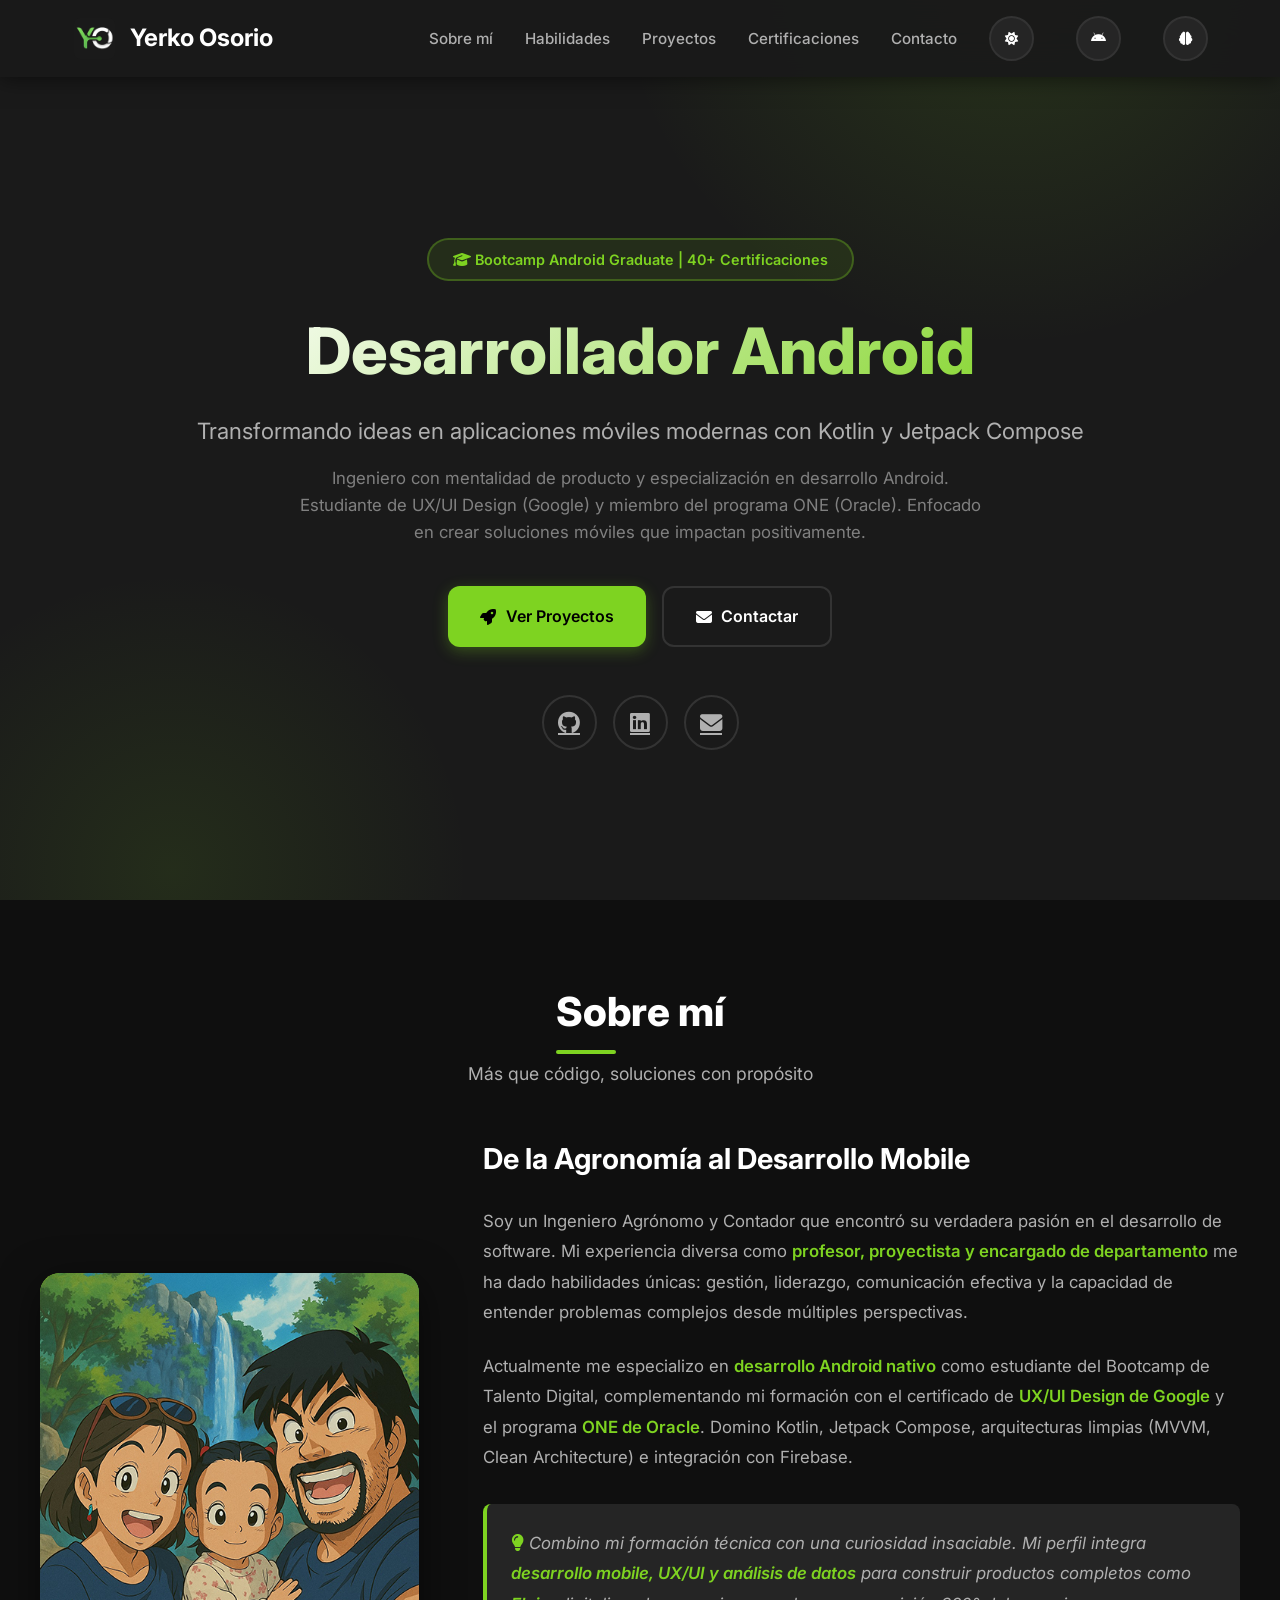
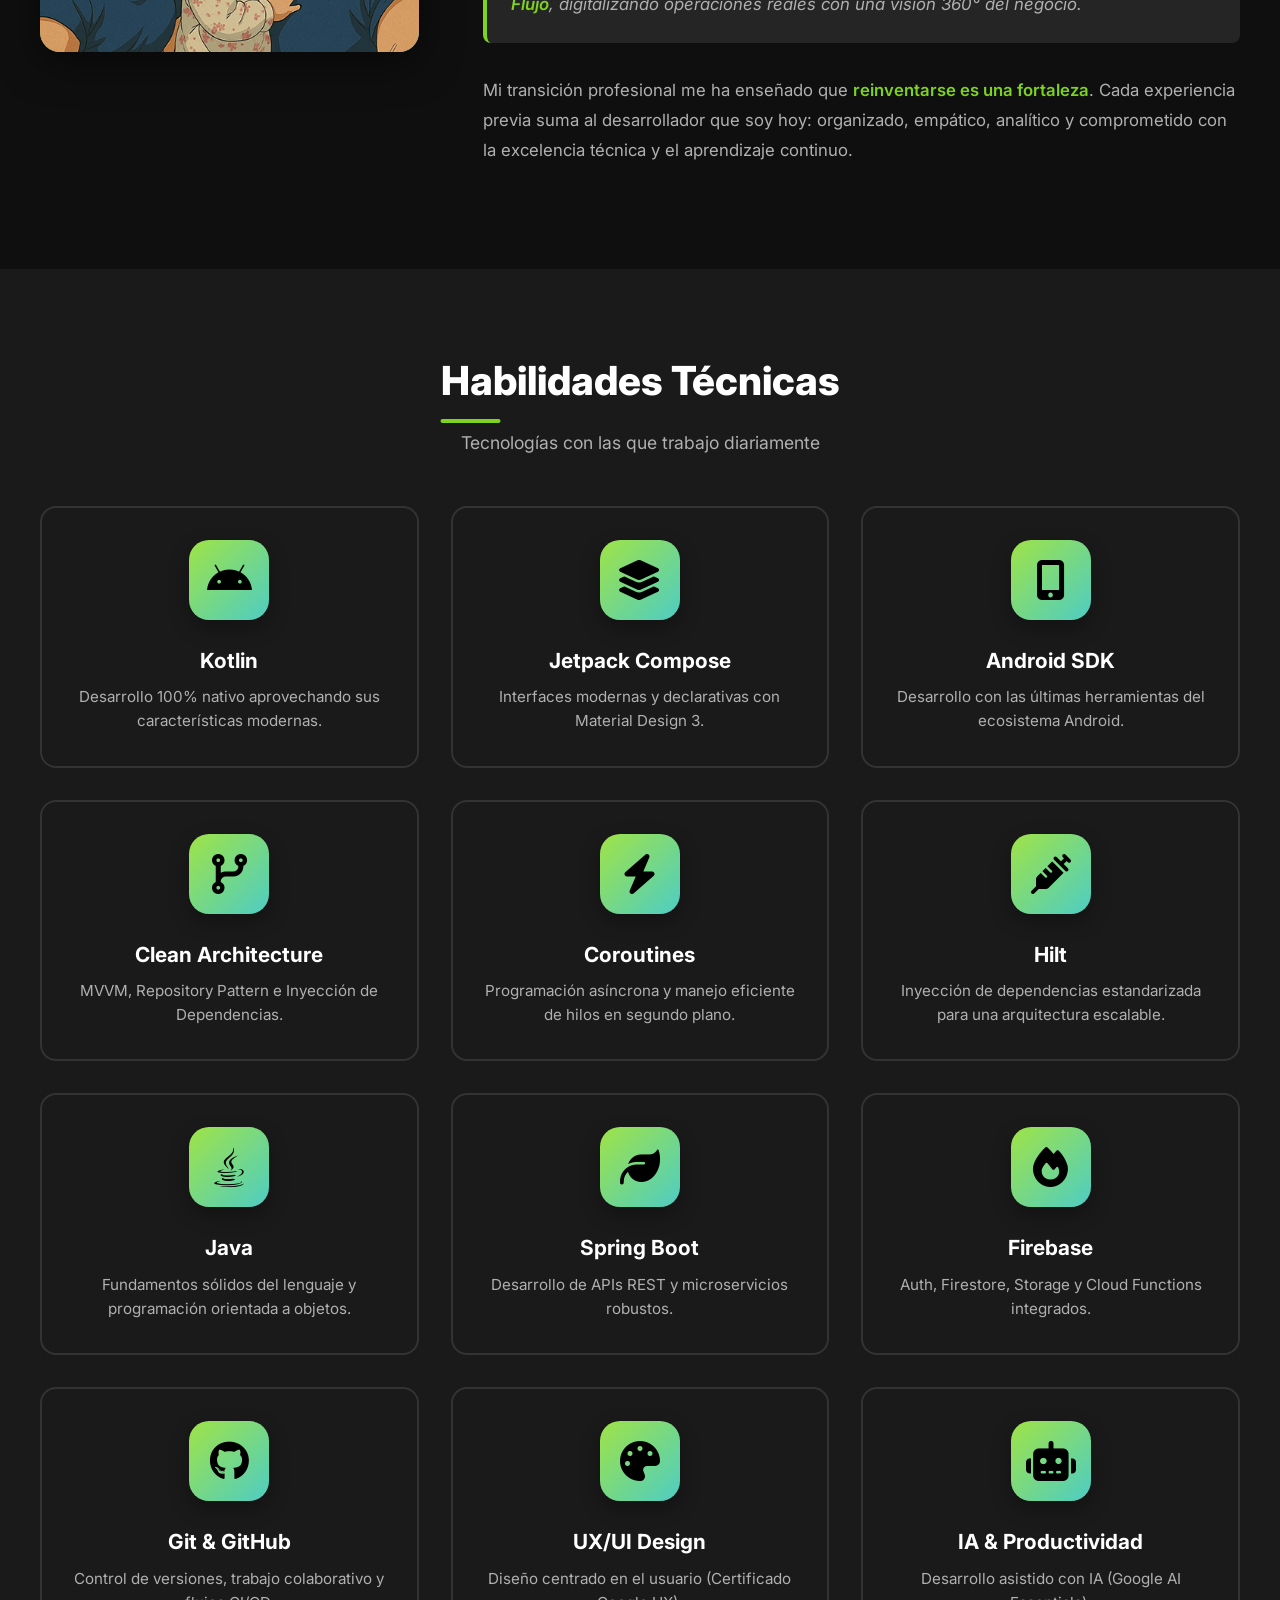
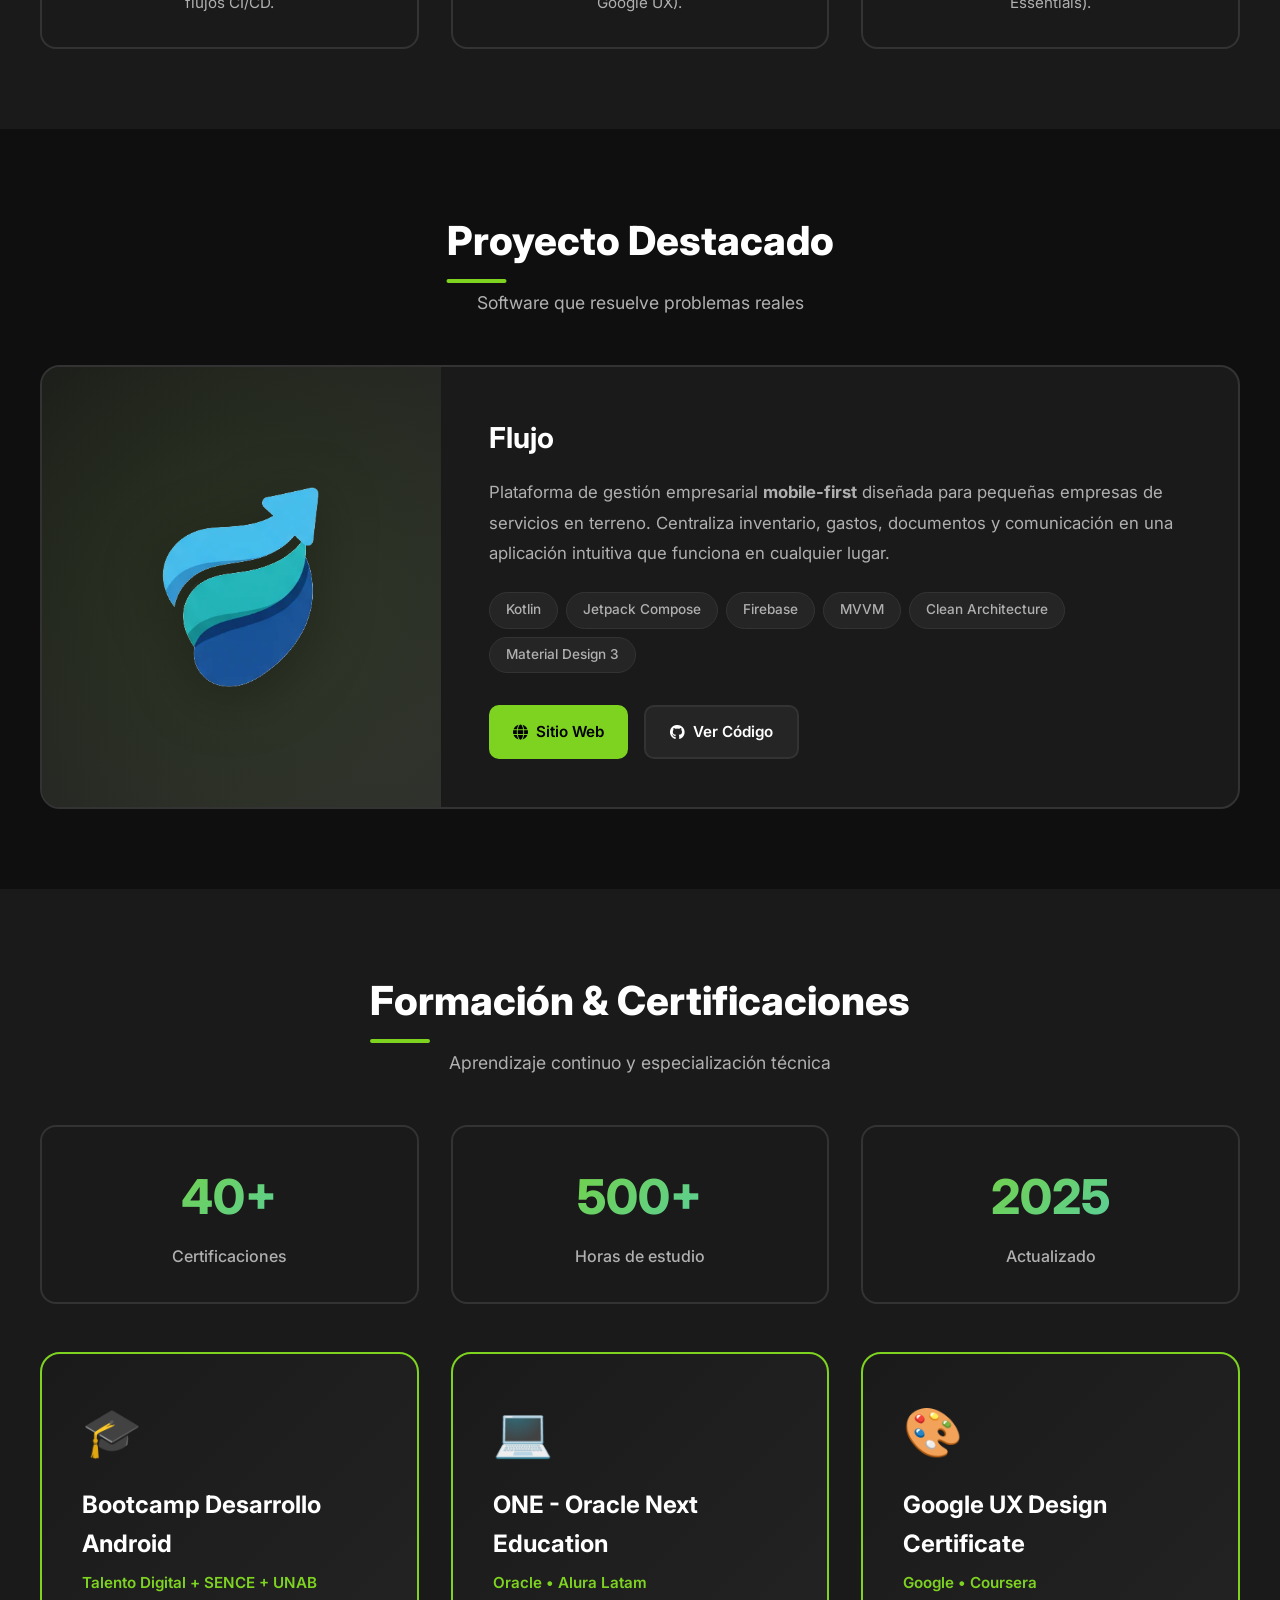
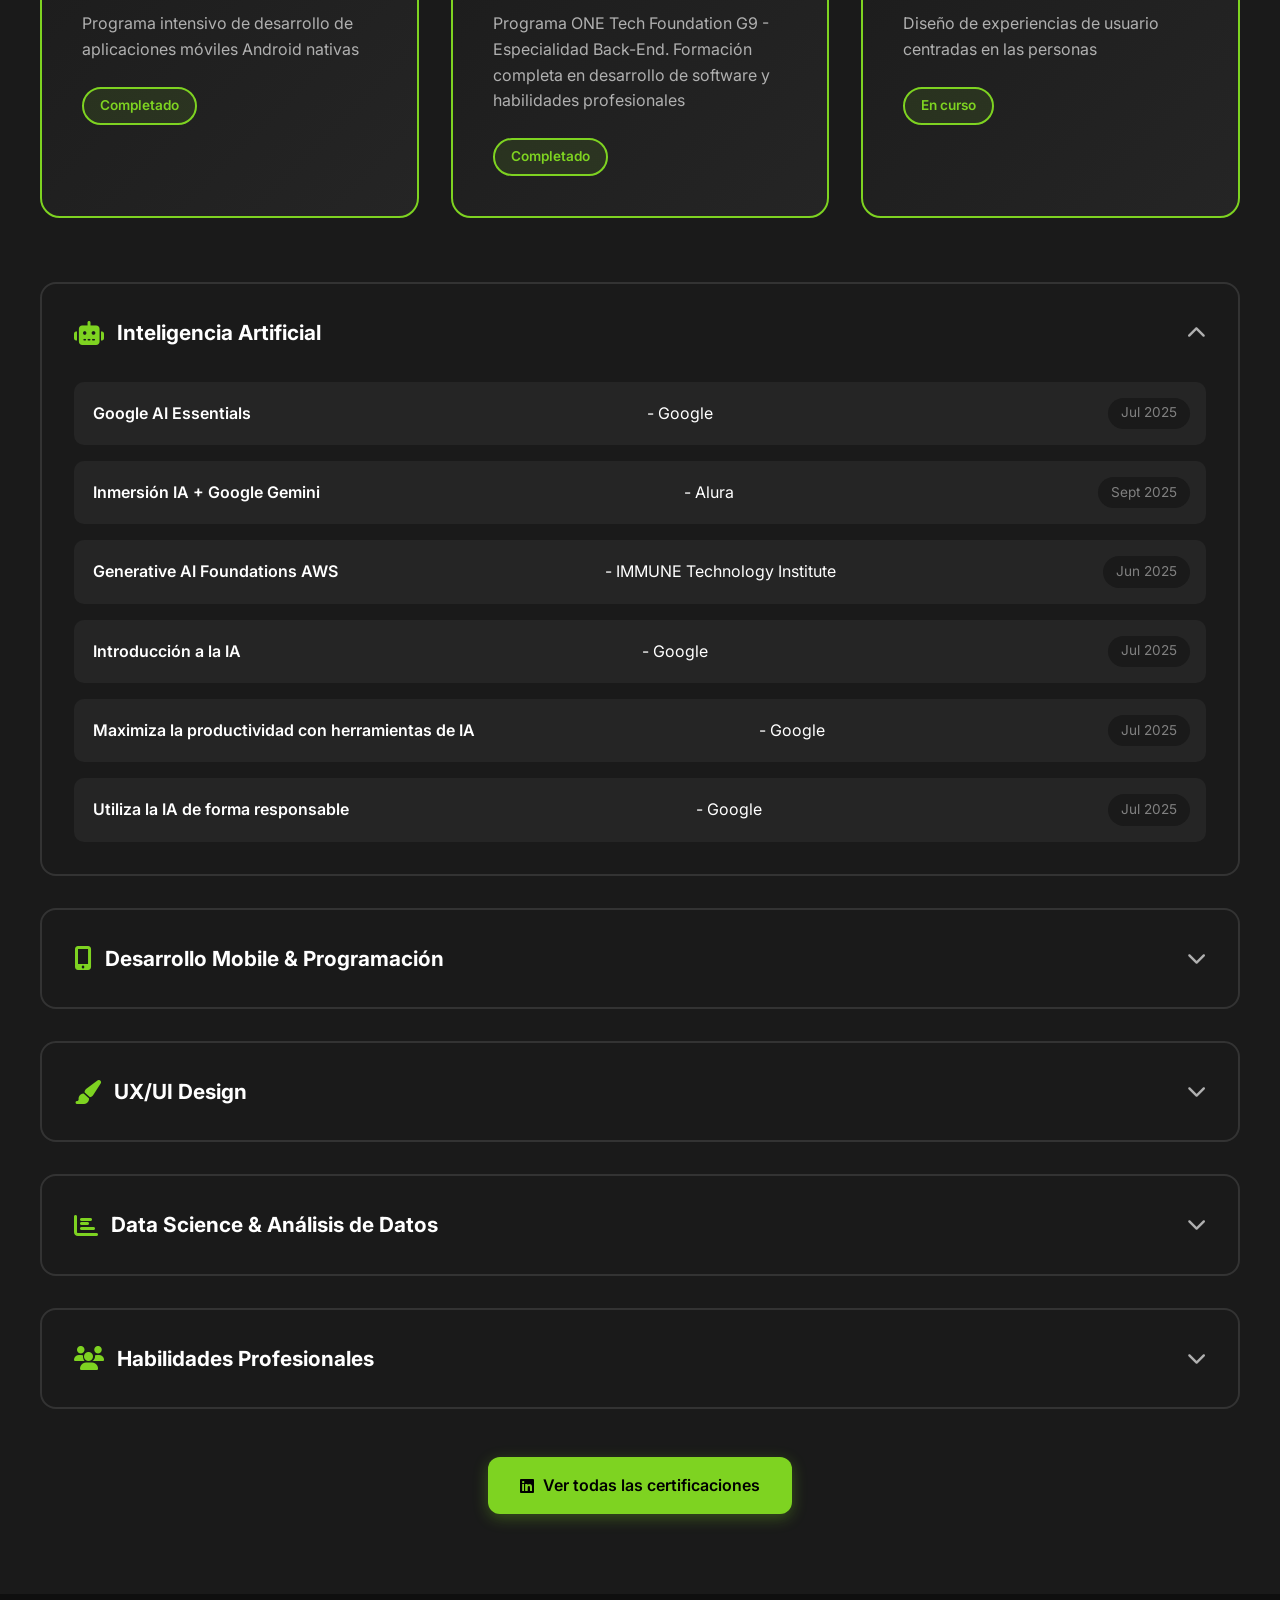
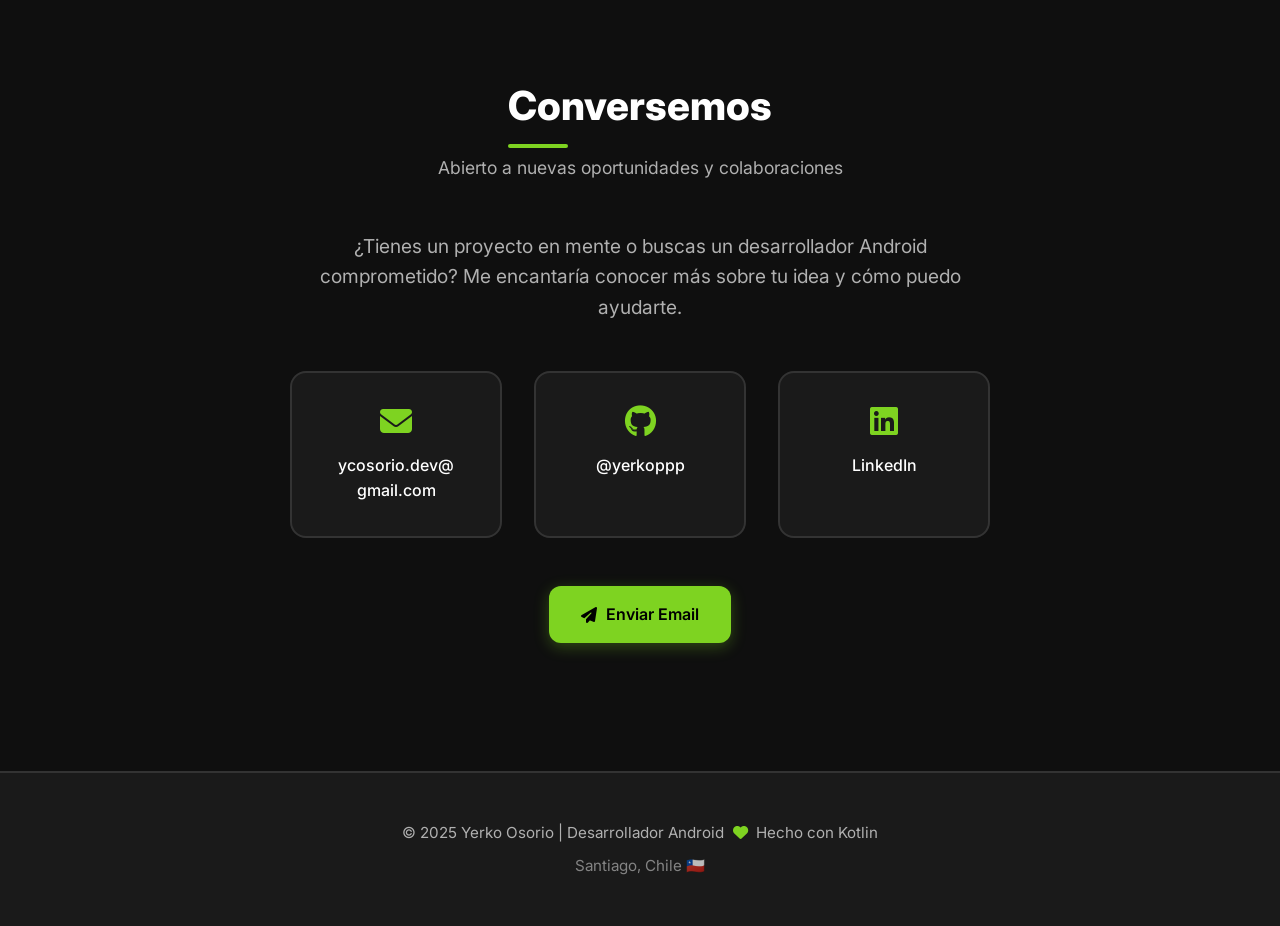
==== commit 89c52f82: "Refactorización de scripts y css, nuevo modo neurodivergente, actualización de README" ====
--- a/android-portfolio.html
+++ b/android-portfolio.html
@@ -13,6 +13,7 @@
     <link rel="apple-touch-icon" sizes="180x180" href="assets/icono_dark_transp.png">
     <!-- ESTILOS EXTERNOS -->
     <link rel="stylesheet" href="https://cdnjs.cloudflare.com/ajax/libs/font-awesome/6.4.0/css/all.min.css">
+    <link rel="stylesheet" href="theme.css">
     <link rel="stylesheet" href="android-style.css">
     <link href="https://fonts.googleapis.com/css2?family=Roboto:wght@400;500;700&display=swap" rel="stylesheet">
 
@@ -50,7 +51,7 @@
             <!-- BARRA DE ESTADO SUPERIOR -->
             <div class="status-bar">
                 <div class="status-left">
-                    <span id="clock" style="margin-left: 10px;" onclick="triggerEasterEgg()">10:00</span>
+                    <span id="clock" style="margin-left: 10px;">10:00</span>
                 </div>
                 <div class="status-right">
                     <i class="fas fa-signal" style="font-size: 12px; margin-right: 6px;"></i>
@@ -160,10 +161,9 @@
                     </div>
                 </div>
 
-                <div style="position: absolute; bottom: 30px; left: 20px; right: 20px; background: var(--surface); padding: 12px 20px; border-radius: 30px; display: flex; align-items: center; gap: 10px; color: var(--text-secondary); border: 1px solid var(--surface-variant); cursor: pointer; box-shadow: 0 4px 12px rgba(0,0,0,0.1);"
-                    onclick="openApp('browser')">
+                <div class="search-bar" onclick="openApp('browser')">
                     <i class="fab fa-google" style="font-size: 20px; color: var(--text);"></i>
-                    <div style="flex: 1; text-align: center; font-size: 14px;">Buscar en portafolio...</div>
+                    <div class="search-bar-text">Buscar en portafolio...</div>
                     <i class="fas fa-microphone" style="font-size: 18px;"></i>
                 </div>
             </div>
@@ -173,14 +173,13 @@
             <div class="app-screen" id="profile-app">
                 <div class="app-header">
                     <button class="back-btn" onclick="closeApp('profile')"><i class="fas fa-arrow-left"></i></button>
-                    <span style="font-size: 20px; font-weight: 500;">Perfil</span>
-                </div>
-                <div class="app-content">
-                    <div style="text-align: center; margin-bottom: 30px; margin-top: 20px;">
-                        <img src="assets/foto.png"
-                            style="width: 120px; height: 120px; border-radius: 50%; object-fit: cover; border: 4px solid var(--surface);">
-                        <h2 style="color: var(--text); font-size: 28px; margin-top: 15px;">Yerko Osorio</h2>
-                        <p style="color: var(--primary); font-size: 16px;">Android Developer</p>
+                    <span class="app-title">Perfil</span>
+                </div>
+                <div class="app-content">
+                    <div class="profile-header">
+                        <img src="assets/foto.png" class="profile-avatar">
+                        <h2 class="profile-name">Yerko Osorio</h2>
+                        <p class="profile-role">Android Developer</p>
                     </div>
                     <div class="info-card">
                         <h3>BIO</h3>
@@ -198,17 +197,17 @@
             <div class="app-screen" id="certs-app">
                 <div class="app-header">
                     <button class="back-btn" onclick="closeApp('certs')"><i class="fas fa-arrow-left"></i></button>
-                    <span style="font-size: 20px; font-weight: 500;">Certificaciones</span>
-                </div>
-                <div class="app-content">
-                    <div style="display: flex; gap: 10px; margin-bottom: 20px;">
-                        <div style="flex: 1; background: var(--surface-variant); padding: 12px; border-radius: 16px; text-align: center;">
-                            <h4 style="color: var(--primary); font-size: 20px;">40+</h4>
-                            <p style="font-size: 11px; color: var(--text-secondary);">Certificados</p>
-                        </div>
-                        <div style="flex: 1; background: var(--surface-variant); padding: 12px; border-radius: 16px; text-align: center;">
-                            <h4 style="color: var(--primary); font-size: 20px;">500+</h4>
-                            <p style="font-size: 11px; color: var(--text-secondary);">Horas</p>
+                    <span class="app-title">Certificaciones</span>
+                </div>
+                <div class="app-content">
+                    <div class="stats-row">
+                        <div class="stat-chip">
+                            <h4 class="stat-number">40+</h4>
+                            <p class="stat-label">Certificados</p>
+                        </div>
+                        <div class="stat-chip">
+                            <h4 class="stat-number">500+</h4>
+                            <p class="stat-label">Horas</p>
                         </div>
                     </div>
                     <div class="contact-item">
@@ -243,21 +242,19 @@
             <div class="app-screen" id="projects-app">
                 <div class="app-header">
                     <button class="back-btn" onclick="closeApp('projects')"><i class="fas fa-arrow-left"></i></button>
-                    <span style="font-size: 20px; font-weight: 500;">Proyectos</span>
-                </div>
-                <div class="app-content">
-                    <div class="info-card" style="padding: 0; overflow: hidden;">
-                        <div
-                            style="background: var(--surface-variant); padding: 40px; display: flex; justify-content: center; align-items: center;">
-                            <img src="assets/icono_flujo.webp"
-                                style="width: 100px; filter: drop-shadow(0 10px 20px rgba(0,0,0,0.2));">
-                        </div>
-                        <div style="padding: 24px;">
-                            <h2 style="color: var(--text); font-size: 24px; margin-bottom: 8px;">FlujoApp</h2>
-                            <p style="color: var(--text-secondary); margin-bottom: 20px;">
+                    <span class="app-title">Proyectos</span>
+                </div>
+                <div class="app-content">
+                    <div class="info-card project-card">
+                        <div class="project-banner">
+                            <img src="assets/icono_flujo.webp" class="project-logo">
+                        </div>
+                        <div class="project-body">
+                            <h2 class="project-title">FlujoApp</h2>
+                            <p class="item-subtitle project-desc">
                                 Gestión empresarial mobile-first. La solución completa para servicios en terreno.
                             </p>
-                            <div style="margin-bottom: 24px; display: flex; flex-wrap: wrap; gap: 6px;">
+                            <div class="project-tags">
                                 <span class="skill-tag">Kotlin</span>
                                 <span class="skill-tag">Compose</span>
                                 <span class="skill-tag">Firebase</span>
@@ -265,13 +262,11 @@
                                 <span class="skill-tag">Clean Arch</span>
                                 <span class="skill-tag">Material 3</span>
                             </div>
-                            <div style="display: flex; flex-direction: column; gap: 10px;">
-                                <button onclick="window.open('https://yerkoppp.github.io/-FlujoApp-Website/', '_blank')"
-                                    style="width: 100%; padding: 14px; border-radius: 100px; border: none; background: var(--primary); color: #000; font-weight: 700; font-size: 14px; cursor: pointer;">
+                            <div class="project-actions">
+                                <button class="btn-primary-pill" onclick="window.open('https://yerkoppp.github.io/-FlujoApp-Website/', '_blank')">
                                     <i class="fas fa-globe"></i> Sitio Web
                                 </button>
-                                <button onclick="window.open('https://github.com/yerkoppp/FlujoApp', '_blank')"
-                                    style="width: 100%; padding: 14px; border-radius: 100px; border: 1px solid var(--border); background: var(--surface-alt); color: var(--text); font-weight: 700; font-size: 14px; cursor: pointer;">
+                                <button class="btn-secondary-pill" onclick="window.open('https://github.com/yerkoppp/FlujoApp', '_blank')">
                                     <i class="fab fa-github"></i> Ver Código
                                 </button>
                             </div>
@@ -284,7 +279,7 @@
             <div class="app-screen" id="skills-app">
                 <div class="app-header">
                     <button class="back-btn" onclick="closeApp('skills')"><i class="fas fa-arrow-left"></i></button>
-                    <span style="font-size: 20px; font-weight: 500;">Habilidades</span>
+                    <span class="app-title">Habilidades</span>
                 </div>
                 <div class="app-content">
                     <div class="info-card">
@@ -322,7 +317,7 @@
             <div class="app-screen" id="contact-app">
                 <div class="app-header">
                     <button class="back-btn" onclick="closeApp('contact')"><i class="fas fa-arrow-left"></i></button>
-                    <span style="font-size: 20px; font-weight: 500;">Contacto</span>
+                    <span class="app-title">Contacto</span>
                 </div>
                 <div class="app-content">
                     <div class="contact-item" onclick="window.location.href='mailto:ycosorio.dev@gmail.com'">
@@ -347,24 +342,20 @@
             <div class="app-screen" id="browser-app">
                 <div class="app-header">
                     <button class="back-btn" onclick="closeApp('browser')"><i class="fas fa-arrow-left"></i></button>
-                    <span style="font-size: 20px; font-weight: 500;">Navegador</span>
+                    <span class="app-title">Navegador</span>
                 </div>
                 <div class="app-content">
                     <div class="browser-preview">
-                        <div style="font-size: 48px; margin-bottom: 20px;">🖥️</div>
-                        <h2 style="color: var(--text); margin-bottom: 10px;">Versión de Escritorio</h2>
-                        <p style="color: var(--text-secondary); margin-bottom: 30px;">
-                            Estás viendo la versión móvil simulada. Puedes visitar mi portafolio completo en formato web
-                            estándar.
+                        <div class="browser-emoji">🖥️</div>
+                        <h2 class="item-title browser-heading">Versión de Escritorio</h2>
+                        <p class="item-subtitle browser-desc">
+                            Estás viendo la versión móvil simulada. Puedes visitar mi portafolio completo en formato web estándar.
                         </p>
-
                         <div class="desktop-mockup">
-                            <img src="assets/icono_light.png" style="width: 50px; opacity: 0.5;">
-                            <span style="margin-left: 10px;">yerkoppp.github.io</span>
-                        </div>
-
-                        <button onclick="window.open('https://yerkoppp.github.io/portafolio/', '_blank')"
-                            style="width: 100%; padding: 16px; border-radius: 12px; border: none; background: var(--surface-variant); color: var(--primary); font-weight: 700; border: 1px solid var(--primary); cursor: pointer; display: flex; align-items: center; justify-content: center; gap: 10px;">
+                            <img src="assets/icono_light.png" class="mockup-logo">
+                            <span class="mockup-url">yerkoppp.github.io</span>
+                        </div>
+                        <button class="btn-browser" onclick="window.open('https://yerkoppp.github.io/portafolio/', '_blank')">
                             <i class="fas fa-external-link-alt"></i> Abrir en Chrome/Safari
                         </button>
                     </div>
@@ -375,42 +366,35 @@
             <div class="app-screen" id="gallery-app">
                 <div class="app-header">
                     <button class="back-btn" onclick="closeApp('gallery')"><i class="fas fa-arrow-left"></i></button>
-                    <span style="font-size: 20px;">Galería</span>
-                </div>
-                <div class="app-content">
-                    <div style="display: grid; grid-template-columns: 1fr 1fr; gap: 10px;">
-                        <img src="assets/foto.png"
-                            style="width: 100%; border-radius: 12px; aspect-ratio: 1/1; object-fit: cover;">
-                        <img src="assets/icono_flujo.webp"
-                            style="width: 100%; border-radius: 12px; background: white; padding: 10px; aspect-ratio: 1/1; object-fit: contain;">
-                        <img src="assets/logo_light.png"
-                            style="width: 100%; border-radius: 12px; background: white; padding: 10px; aspect-ratio: 1/1; object-fit: contain;">
-                        <div
-                            style="background: #333; border-radius: 12px; display: flex; align-items: center; justify-content: center; aspect-ratio: 1/1;">
-                            <i class="fas fa-plus" style="color: #666;"></i>
+                    <span class="app-title">Galería</span>
+                </div>
+                <div class="app-content">
+                    <div class="gallery-grid">
+                        <img src="assets/foto.png" class="gallery-img cover">
+                        <img src="assets/icono_flujo.webp" class="gallery-img contain">
+                        <img src="assets/logo_light.png" class="gallery-img contain">
+                        <div class="gallery-placeholder">
+                            <i class="fas fa-plus"></i>
                         </div>
                     </div>
                 </div>
             </div>
 
             <!-- APP: TERMINAL -->
-            <div class="app-screen" id="terminal-app" style="background: #0C0C0C;">
-                <div class="app-header" style="background: #111; border-bottom: 1px solid #333;">
+            <div class="app-screen terminal-screen" id="terminal-app">
+                <div class="app-header terminal-header">
                     <button class="back-btn" onclick="closeApp('terminal')"><i class="fas fa-arrow-left"></i></button>
-                    <span style="font-size: 16px; font-family: monospace; color: #00FF00;">user@yerko-os:~</span>
-                </div>
-                <div class="app-content"
-                    style="padding: 20px; font-family: 'Courier New', monospace; color: #00FF00; font-size: 14px;">
+                    <span class="terminal-title">user@yerko-os:~</span>
+                </div>
+                <div class="app-content terminal-content">
                     <div id="terminal-output">
                         <p>YerkoOS v1.0 [Stable]</p>
                         <p>Last login: Wed Dec 3 19:23:14 on ttys000</p>
                         <p><br>Type 'help' for available commands.</p>
                     </div>
-                    <div style="display: flex; gap: 5px; margin-top: 10px;">
+                    <div class="terminal-input-row">
                         <span>$</span>
-                        <input type="text" id="term-input" autocomplete="off"
-                            style="background: transparent; border: none; color: white; outline: none; flex: 1; font-family: inherit;"
-                            onkeydown="handleCommand(event)">
+                        <input type="text" id="term-input" class="terminal-input" autocomplete="off" onkeydown="handleCommand(event)">
                     </div>
                 </div>
             </div>
@@ -419,25 +403,28 @@
             <div class="app-screen" id="settings-app">
                 <div class="app-header">
                     <button class="back-btn" onclick="closeApp('settings')"><i class="fas fa-arrow-left"></i></button>
-                    <span style="font-size: 20px;">Ajustes</span>
+                    <span class="app-title">Ajustes</span>
                 </div>
                 <div class="app-content">
                     <div class="contact-item" onclick="toggleTheme()">
-                        <div class="contact-icon-box" style="background: #333; color: white;"><i
-                                class="fas fa-adjust"></i></div>
-                        <div style="flex: 1;">
-                            <h4 style="color: var(--text);">Tema</h4>
-                            <p style="color: var(--text-secondary);">Cambiar Dark/Light</p>
-                        </div>
-                    </div>
-
-                    <div class="info-card" style="margin-top: 20px;">
+                        <div class="contact-icon-box settings-icon"><i class="fas fa-adjust"></i></div>
+                        <div class="settings-item-text">
+                            <h4 class="item-title">Tema</h4>
+                            <p class="item-subtitle">Cambiar Dark/Light</p>
+                        </div>
+                    </div>
+                    <div class="contact-item" onclick="toggleNeuroMode()">
+                        <div class="contact-icon-box settings-icon"><i class="fas fa-brain"></i></div>
+                        <div class="settings-item-text">
+                            <h4 class="item-title">Modo Accesibilidad</h4>
+                            <p class="item-subtitle">Modo Neurodivergente</p>
+                        </div>
+                    </div>
+                    <div class="info-card settings-device-card">
                         <h3>INFORMACIÓN DEL DISPOSITIVO</h3>
-                        <p style="color: var(--text-secondary); font-size: 13px; margin-bottom: 8px;">Versión de
-                            Android: 14.0 (Upside Down Cake)</p>
-                        <p style="color: var(--text-secondary); font-size: 13px; margin-bottom: 8px;">Modelo: Portfolio
-                            Pixel</p>
-                        <p style="color: var(--text-secondary); font-size: 13px;">Desarrollador: Yerko Osorio</p>
+                        <p class="item-subtitle device-info dev-unlock" onclick="unlockDevMode()">Versión de Android: 14.0 (Upside Down Cake)</p>
+                        <p class="item-subtitle device-info">Modelo: Portfolio Pixel</p>
+                        <p class="item-subtitle device-info">Desarrollador: Yerko Osorio</p>
                     </div>
                 </div>
             </div>
@@ -447,172 +434,7 @@
 
 
     <!-- SCRIPTS DE LOGICA DE LA PAGINA -->
-    <script>
-        // === RELOJ & FECHA ===
-        function updateTime() {
-            const now = new Date();
-            const hours = now.getHours().toString().padStart(2, '0');
-            const minutes = now.getMinutes().toString().padStart(2, '0');
-            const timeString = `${hours}:${minutes}`;
-
-            document.getElementById('clock').textContent = timeString;
-            document.getElementById('widget-clock').textContent = timeString;
-
-            const options = { weekday: 'short', day: 'numeric', month: 'short' };
-            document.getElementById('widget-date').textContent = now.toLocaleDateString('es-ES', options);
-        }
-        setInterval(updateTime, 1000);
-        updateTime();
-
-        // === GESTIÓN DE TEMAS (DARK/LIGHT) ===
-        function toggleTheme() {
-            const html = document.documentElement;
-            const themeIcon = document.getElementById('themeIcon');
-
-            if (html.getAttribute('data-theme') === 'dark') {
-                html.setAttribute('data-theme', 'light');
-                themeIcon.className = 'fas fa-moon';
-            } else {
-                html.setAttribute('data-theme', 'dark');
-                themeIcon.className = 'fas fa-sun';
-            }
-        }
-
-        // === NOTIFICACIÓN ===
-        setTimeout(() => {
-            const notif = document.getElementById('notification');
-            notif.classList.add('show');
-            setTimeout(() => hideNotification(), 3000);
-        }, 2000);
-
-        function hideNotification() {
-            document.getElementById('notification').classList.remove('show');
-        }
-
-        // === NAVEGACIÓN ===
-        function openApp(id) {
-            document.getElementById(id + '-app').classList.add('active');
-            hideNotification();
-        }
-
-        function closeApp(id) {
-            document.getElementById(id + '-app').classList.remove('active');
-        }
-
-        // === EASTER EGG: DEVELOPER MODE ===
-        let clickCount = 0;
-
-        function triggerEasterEgg() {
-            clickCount++;
-            if (clickCount === 5) {
-                // 1. Efecto Visual: Cambiar notificación a estilo "System/Hacker"
-                const notif = document.getElementById('notification');
-                const img = notif.querySelector('img');
-                const title = notif.querySelector('h4');
-                const text = notif.querySelector('.notif-content p');
-
-                // Guardamos estado original para no perderlo si el usuario sigue navegando
-                const originalTitle = title.textContent;
-                const originalText = text.textContent;
-
-                // Modificar notificación
-                img.src = "assets/icono_dark.png"; // Usa tu logo técnico
-                title.innerHTML = "<span style='color:#00FF00; font-family: monospace;'>{ DEV_MODE }</span>";
-                text.innerHTML = "Acceso Root concedido. <br>System.Color.Override(NEON);";
-                notif.style.borderColor = "#00FF00";
-                notif.style.background = "#000";
-
-                // Mostrar notificación
-                notif.classList.add('show');
-
-                // 2. Efecto CSS: Sobrescribir variable global a Verde Neón Terminal
-                document.documentElement.style.setProperty('--primary', '#00FF00');
-                document.documentElement.style.setProperty('--text', '#00FF00');
-
-                // 3. Resetear después de 4 segundos
-                setTimeout(() => {
-                    hideNotification();
-
-                    document.documentElement.style.removeProperty('--primary');
-                    document.documentElement.style.removeProperty('--text');
-
-                    // Restaurar textos de notificación para el futuro
-                    setTimeout(() => {
-                        title.textContent = "Yerko Osorio";
-                        text.textContent = "¡Hola! 👋 Echa un vistazo a mi último proyecto.";
-                        notif.style = ""; // Limpiar estilos inline
-                    }, 500);
-
-                    clickCount = 0;
-                }, 4000);
-            }
-        }
-        // === TERMINAL LOGIC ===
-        function handleCommand(e) {
-            if (e.key === 'Enter') {
-                const input = document.getElementById('term-input');
-                const output = document.getElementById('terminal-output');
-                const cmd = input.value.toLowerCase().trim();
-
-                // 1. Renderizar el comando del usuario
-                // Usamos div para asegurar salto de línea limpio
-                output.innerHTML += `
-            <div style="margin-top: 8px;">
-                <span style="color: #00FF00;">➜</span> 
-                <span style="color: #fff;">~</span> 
-                <span style="color: #ccc;">${input.value}</span>
-            </div>`;
-
-                // 2. Procesar comando
-                let response = "";
-                switch (cmd) {
-                    case 'help':
-                        response = "Available commands: <span style='color:#fff'>about, skills, contact, clear, exit</span>";
-                        break;
-                    case 'about':
-                        response = "Yerko Osorio | Android Developer<br>Building native experiences with Kotlin & Compose.";
-                        break;
-                    case 'skills':
-                        response = "• Kotlin, Compose, Android SDK<br>• Clean Arch, Coroutines, Hilt<br>• Java, Spring Boot, Firebase<br>• Git, UX/UI Design, IA";
-                        break;
-                    case 'contact':
-                        // Mostramos el correo en texto por si falla la apertura automática
-                        response = "📧 Email: <span style='color:#fff; text-decoration:underline;'>ycosorio.dev@gmail.com</span><br><span style='font-size:12px; opacity:0.7;'>Opening mail client...</span>";
-                        // Usamos un timeout pequeño para no bloquear la UI
-                        setTimeout(() => {
-                            window.location.href = 'mailto:ycosorio.dev@gmail.com';
-                        }, 800);
-                        break;
-                    case 'clear':
-                        output.innerHTML = "";
-                        response = null;
-                        break;
-                    case 'exit':
-                        response = "Closing session...";
-                        setTimeout(() => closeApp('terminal'), 800);
-                        break;
-                    default:
-                        if (cmd !== "") {
-                            response = `zsh: command not found: <span style='color:#FF5252'>${cmd}</span>`;
-                        }
-                }
-
-                // 3. Renderizar respuesta
-                if (response) {
-                    output.innerHTML += `<div style="color: #aaa; margin-bottom: 10px; line-height: 1.5; margin-left: 14px;">${response}</div>`;
-                }
-
-                // 4. Limpieza y Scroll
-                input.value = "";
-                const content = document.querySelector('#terminal-app .app-content');
-                // Forzamos el scroll al final
-                setTimeout(() => {
-                    content.scrollTop = content.scrollHeight;
-                }, 10);
-            }
-        }
-
-    </script>
+    <script src="android-script.js"></script>
 </body>
 
 </html>
--- a/theme.css
+++ b/theme.css
@@ -0,0 +1,206 @@
+/* =========================================================
+   1. RESETEO GLOBAL
+   ========================================================= */
+* {
+    margin: 0;
+    padding: 0;
+    box-sizing: border-box;
+}
+
+/* =========================================================
+   2. VARIABLES DE TEMA (DARK POR DEFECTO UNIFICADO)
+   ========================================================= */
+:root, [data-theme="dark"] {
+    /* Base compartida */
+    --primary: #7ED321;
+    --primary-dark: #6AB91D;
+    --primary-light: #9FE346;
+    --accent: #4ECDC4;
+    --secondary: #E0E0E0;
+    --background: #0F0F0F; 
+    --surface: #1A1A1A;
+    --surface-alt: #252525;
+    --surface-variant: #2D2D2D;
+    --text: #FFFFFF;
+    --text-secondary: #B0B0B0;
+    --text-tertiary: #808080;
+    --border: #333333;
+    --shadow: rgba(0, 0, 0, 0.3);
+    --shadow-strong: rgba(0, 0, 0, 0.5);
+
+    /* Exclusivos Android UI */
+    --primary-dim: rgba(126, 211, 33, 0.15);
+    --wallpaper-overlay: rgba(0, 0, 0, 0.85);
+    --easing-standard: cubic-bezier(0.2, 0.0, 0, 1.0);
+    --wallpaper-url: url('assets/logo_dark_transp.png');
+}
+
+/* MODO CLARO UNIFICADO */
+[data-theme="light"] {
+    --primary: #559E15; 
+    --primary-dark: #3F7510;
+    --primary-light: #9FE346;
+    --accent: #4ECDC4;
+    --secondary: #4A4A4A;
+    --background: #FAFAFA;
+    --surface: #FFFFFF;
+    --surface-alt: #F5F5F5;
+    --surface-variant: #E8EAED;
+    --text: #1A1A1A;
+    --text-secondary: #5F6368;
+    --text-tertiary: #999999;
+    --border: #E0E0E0;
+    --shadow: rgba(0, 0, 0, 0.1);
+    --shadow-strong: rgba(0, 0, 0, 0.15);
+
+    /* Exclusivos Android UI */
+    --primary-dim: rgba(85, 158, 21, 0.1);
+    --wallpaper-overlay: rgba(255, 255, 255, 0.6);
+    --wallpaper-url: url('assets/logo_light_transp.png');
+}
+
+/* =========================================================
+   3. MÓDULO DE ACCESIBILIDAD NEURODIVERGENTE (WCAG AA/AAA)
+   ========================================================= */
+@import url('https://fonts.cdnfonts.com/css/opendyslexic');
+
+/* Fuente y Espaciado (Excluye íconos) */
+[data-accesibilidad="neuro"] *:not(i):not(.fas):not(.fab):not(.fa-solid):not(.fa-brands) {
+    font-family: 'OpenDyslexic', sans-serif !important;
+    letter-spacing: 0.05em !important;
+    word-spacing: 0.1em !important;
+    line-height: 1.8 !important;
+}
+
+/* Cero Movimientos y Transiciones */
+[data-accesibilidad="neuro"] *,
+[data-accesibilidad="neuro"] *:hover,
+[data-accesibilidad="neuro"] *:focus,
+[data-accesibilidad="neuro"] *:active {
+    animation: none !important;
+    transition: none !important;
+    transform: none !important;
+}
+
+/* Alineación a la izquierda */
+[data-accesibilidad="neuro"] h1,
+[data-accesibilidad="neuro"] h2,
+[data-accesibilidad="neuro"] h3,
+[data-accesibilidad="neuro"] h4,
+[data-accesibilidad="neuro"] h5,
+[data-accesibilidad="neuro"] h6,
+[data-accesibilidad="neuro"] p,
+[data-accesibilidad="neuro"] .section-title,
+[data-accesibilidad="neuro"] .section-subtitle,
+[data-accesibilidad="neuro"] .about-text h3,
+[data-accesibilidad="neuro"] .contact-content > p {
+    text-align: left !important;
+    left: 0 !important;
+    margin-left: 0 !important;
+}
+
+[data-accesibilidad="neuro"] .section-title::after {
+    left: 0 !important;
+}
+
+/* CORRECCIÓN 1: Apagar SOLO decoraciones específicas, salvando los íconos */
+[data-accesibilidad="neuro"] .hero::before,
+[data-accesibilidad="neuro"] .hero::after,
+[data-accesibilidad="neuro"] .project-image::before,
+[data-accesibilidad="neuro"] .icon::after,
+[data-accesibilidad="neuro"] .skill-card::before {
+    display: none !important;
+}
+
+/* CORRECCIÓN 2: Congelar colores de fondo y bordes para evitar parpadeos al hacer hover */
+[data-accesibilidad="neuro"] .skill-card,
+[data-accesibilidad="neuro"] .info-card,
+[data-accesibilidad="neuro"] .project-card,
+[data-accesibilidad="neuro"] .contact-method,
+[data-accesibilidad="neuro"] .contact-item,
+[data-accesibilidad="neuro"] .cert-category {
+    border: 2px solid var(--primary) !important;
+    background: var(--surface) !important;
+    box-shadow: none !important;
+}
+
+/* Congelar enlaces de navegación al hacer hover */
+[data-accesibilidad="neuro"] .nav-links a:hover {
+    color: var(--text-secondary) !important;
+}
+
+/* Apagar sombras de todos los botones en su estado normal */
+[data-accesibilidad="neuro"] .btn,
+[data-accesibilidad="neuro"] .btn-primary,
+[data-accesibilidad="neuro"] .btn-outline,
+[data-accesibilidad="neuro"] .project-link,
+[data-accesibilidad="neuro"] .project-link:hover,
+[data-accesibilidad="neuro"] .project-link.primary,
+[data-accesibilidad="neuro"] .project-link.primary:hover {
+    box-shadow: none !important;
+    transform: none !important;
+}
+
+/* Congelar el color al pasar el mouse */
+[data-accesibilidad="neuro"] .project-link.primary:hover {
+    background: var(--primary) !important;
+}
+
+[data-accesibilidad="neuro"] .project-link.secondary:hover {
+    background: var(--surface-alt) !important;
+    border-color: var(--border) !important;
+    color: var(--text) !important;
+}
+
+/* Congelar botones para evitar cambios bruscos */
+[data-accesibilidad="neuro"] .btn:hover,
+[data-accesibilidad="neuro"] .btn-primary:hover {
+    background: var(--primary) !important;
+    border-color: var(--primary-dark) !important;
+    color: var(--text) !important;
+    transform: none !important; /* <-- CONGELA EL SALTO */
+    box-shadow: none !important; /* <-- APAGA LA SOMBRA */
+}
+[data-accesibilidad="neuro"] .btn-outline:hover {
+    background: transparent !important;
+    border-color: var(--border) !important;
+    color: var(--text) !important;
+    transform: none !important; /* <-- CONGELA EL SALTO */
+    box-shadow: none !important; /* <-- APAGA LA SOMBRA */
+}
+
+/* Ajuste de Contraste Seguro WCAG */
+[data-accesibilidad="neuro"] {
+    --text: #F0F0F0 !important;
+    --text-secondary: #D4D4D4 !important;
+    --text-tertiary: #C0C0C0 !important;
+    --background: #121212 !important;
+    --surface: #1E1E1E !important;
+    --surface-alt: #2A2A2A !important;
+    --surface-variant: #2A2A2A !important;
+}
+
+[data-theme="light"][data-accesibilidad="neuro"] {
+    --text: #1A1A1A !important;
+    --text-secondary: #333333 !important;
+    --text-tertiary: #4D4D4D !important;
+    --background: #FDFDFD !important;
+    --surface: #F5F5F5 !important;
+    --surface-alt: #EBEBEB !important;
+    --surface-variant: #EBEBEB !important;
+    --primary: #223016 !important;
+}
+
+/* Arreglar íconos de habilidades: Fondo verde sólido, alto contraste y sin brillo */
+[data-accesibilidad="neuro"] .skill-icon {
+    background: var(--primary) !important;
+    color: #121212 !important;
+    box-shadow: none !important;
+}
+
+/* Apagar brillo y sombra del botón flotante "volver arriba" */
+[data-accesibilidad="neuro"] .scroll-top,
+[data-accesibilidad="neuro"] .scroll-top:hover {
+    box-shadow: none !important;
+    transform: none !important;
+}
--- a/android-style.css
+++ b/android-style.css
@@ -1,61 +1,3 @@
-:root {
-    /* Variables Base (Dark Mode por defecto) */
-    --primary: #7ED321;
-    --primary-dim: rgba(126, 211, 33, 0.15);
-    --background: #000000;
-    --surface: #1C1C1C;
-    --surface-variant: #2D2D2D;
-    --text: #E3E3E3;
-    --text-secondary: #C4C7C5;
-    --wallpaper-overlay: rgba(0, 0, 0, 0.85); /* Oscurece el logo de fondo */
-    --easing-standard: cubic-bezier(0.2, 0.0, 0, 1.0);
-    --wallpaper-url: url('assets/logo_dark_transp.png');
-}
-
-/* === VARIABLES LIGHT MODE (ESTILO SILVER) === */
-[data-theme="light"] {
-    --primary: #559E15; /* Verde más oscuro para contraste */
-    --primary-dim: rgba(85, 158, 21, 0.1);
-    
-    /* Fondo: Un gris plata muy suave, no blanco puro */
-    --background: #F2F4F6; 
-    
-    /* Superficies: Blanco puro para las tarjetas */
-    --surface: #FFFFFF; 
-    --surface-variant: #E8EAED;
-    
-    --text: #1F1F1F;
-    --text-secondary: #5F6368;
-    
-    /* El overlay del wallpaper es blanco semitransparente */
-    --wallpaper-overlay: rgba(255, 255, 255, 0.6);
-    --wallpaper-url: url('assets/logo_light_transp.png');
-}
-/* === AJUSTE DE ICONOS EN MODO CLARO === */
-/* Esto invierte la lógica: Fondo blanco, sombra de color */
-[data-theme="light"] .icon {
-    background: #FFFFFF;
-    border: 1px solid #E0E0E0;
-    /* Sombra más suave y difusa en modo claro */
-    box-shadow: 0 4px 12px rgba(0,0,0,0.45); 
-}
-
-/* En modo claro, el "Glow" se convierte en una sombra de color elegante */
-[data-theme="light"] .icon::after {
-    opacity: 0.25; /* Más sutil */
-    bottom: -5px; /* Más pegado */
-    filter: blur(8px);
-    background: var(--glow-color); /* Mantiene el color de la marca (azul, verde, etc) */
-}
-
-/* Texto de apps en modo claro: un poco más oscuro y con menos sombra */
-[data-theme="light"] .app-name {
-    color: #333;
-    font-weight: 500;
-    text-shadow: 0 1px 2px rgba(255,255,255,0.8); /* Halo blanco para leerse mejor */
-}
-/* === GLOBAL STYLES === */
-* { margin: 0; padding: 0; box-sizing: border-box; }
 
 body {
     font-family: 'Roboto', 'Inter', sans-serif;
@@ -85,7 +27,7 @@
     width: 100%;
     height: 100%;
     background-color: var(--background);
-    transition: background 0.5s ease;
+    transition: background-color 0.5s ease;
     border-radius: 38px;
     overflow: hidden;
     position: relative;
@@ -262,69 +204,6 @@
     text-shadow: 0 1px 4px rgba(0,0,0,0.5); /* Sombra para leer sobre wallpaper */
 }
 
-/* === WIDGET CV (Estilo Material) === */
-.widget-cv {
-    grid-column: span 2; /* Ocupa 2 espacios de ancho */
-    background: var(--surface-variant);
-    border-radius: 24px;
-    padding: 16px;
-    display: flex;
-    align-items: center;
-    gap: 15px;
-    cursor: pointer;
-    border: 1px solid rgba(255,255,255,0.05);
-    box-shadow: 0 4px 12px rgba(0,0,0,0.1);
-    transition: transform 0.2s var(--easing-standard);
-    position: relative;
-    overflow: hidden;
-}
-
-.widget-cv:active {
-    transform: scale(0.96);
-}
-
-/* Efecto de fondo decorativo sutil */
-.widget-cv::after {
-    content: '';
-    position: absolute;
-    right: -10px;
-    bottom: -10px;
-    width: 60px;
-    height: 60px;
-    background: var(--primary);
-    opacity: 0.1;
-    border-radius: 50%;
-    filter: blur(20px);
-}
-
-.widget-icon {
-    width: 40px;
-    height: 40px;
-    background: #FF5252; /* Rojo PDF */
-    border-radius: 12px;
-    display: flex;
-    align-items: center;
-    justify-content: center;
-    color: white;
-    font-size: 20px;
-    flex-shrink: 0;
-}
-
-.widget-text h4 {
-    font-size: 14px;
-    color: var(--text);
-    margin-bottom: 2px;
-    font-weight: 600;
-}
-
-.widget-text p {
-    font-size: 11px;
-    color: var(--text-secondary);
-    display: flex;
-    align-items: center;
-    gap: 4px;
-}
-
 /* === THEME TOGGLE (Quick Settings style) === */
 .theme-toggle-btn {
     position: absolute;
@@ -407,7 +286,7 @@
 }
 
 /* Transición suave para todos los elementos contenedores */
-.info-card, .contact-item, .browser-preview, .widget-cv {
+.info-card, .contact-item, .browser-preview {
     transition: box-shadow 0.3s ease, transform 0.2s ease, border-color 0.3s;
     position: relative;
     z-index: 1;
@@ -582,4 +461,103 @@
     .phone-screen { border-radius: 0; }
     .camera-hole { display: none; }
     .status-bar { height: 35px; padding-top: 10px; }
-}+}
+
+/* === CLASES REUTILIZABLES (Refactor inline) === */
+
+/* Títulos de header de cada app */
+.app-title { font-size: 20px; font-weight: 500; }
+
+/* Textos estándar dentro de cards/items */
+.item-title { color: var(--text); }
+.item-subtitle { color: var(--text-secondary); }
+
+/* Botones full-width estilo pill */
+.btn-primary-pill {
+    width: 100%; padding: 14px;
+    border-radius: 100px; border: none;
+    background: var(--primary); color: #000;
+    font-weight: 700; font-size: 14px; cursor: pointer;
+}
+.btn-secondary-pill {
+    width: 100%; padding: 14px;
+    border-radius: 100px;
+    border: 1px solid var(--border);
+    background: var(--surface-alt); color: var(--text);
+    font-weight: 700; font-size: 14px; cursor: pointer;
+}
+
+/* Barra de búsqueda inferior */
+.search-bar {
+    position: absolute; bottom: 30px;
+    left: 20px; right: 20px;
+    background: var(--surface);
+    padding: 12px 20px; border-radius: 30px;
+    display: flex; align-items: center; gap: 10px;
+    color: var(--text-secondary);
+    border: 1px solid var(--surface-variant);
+    cursor: pointer; box-shadow: 0 4px 12px rgba(0,0,0,0.1);
+    font-size: 14px;
+}
+.search-bar-text { flex: 1; text-align: center; }
+
+/* App Perfil */
+.profile-header { text-align: center; margin-bottom: 30px; margin-top: 20px; }
+.profile-avatar { width: 120px; height: 120px; border-radius: 50%; object-fit: cover; border: 4px solid var(--surface); }
+.profile-name { color: var(--text); font-size: 28px; margin-top: 15px; }
+.profile-role { color: var(--primary); font-size: 16px; }
+
+/* App Certificados */
+.stats-row { display: flex; gap: 10px; margin-bottom: 20px; }
+.stat-chip { flex: 1; background: var(--surface-variant); padding: 12px; border-radius: 16px; text-align: center; }
+.stat-number { color: var(--primary); font-size: 20px; }
+.stat-label { font-size: 11px; color: var(--text-secondary); }
+
+/* App Proyectos */
+.project-card { padding: 0; overflow: hidden; }
+.project-banner { background: var(--surface-variant); padding: 40px; display: flex; justify-content: center; align-items: center; }
+.project-logo { width: 100px; filter: drop-shadow(0 10px 20px rgba(0,0,0,0.2)); }
+.project-body { padding: 24px; }
+.project-title { color: var(--text); font-size: 24px; margin-bottom: 8px; }
+.project-desc { margin-bottom: 20px; }
+.project-tags { margin-bottom: 24px; display: flex; flex-wrap: wrap; gap: 6px; }
+.project-actions { display: flex; flex-direction: column; gap: 10px; }
+
+/* App Navegador */
+.browser-emoji { font-size: 48px; margin-bottom: 20px; }
+.browser-heading { margin-bottom: 10px; }
+.browser-desc { margin-bottom: 30px; }
+.mockup-logo { width: 50px; opacity: 0.5; }
+.mockup-url { margin-left: 10px; }
+.btn-browser {
+    width: 100%; padding: 16px; border-radius: 12px;
+    background: var(--surface-variant); color: var(--primary);
+    font-weight: 700; border: 1px solid var(--primary);
+    cursor: pointer; display: flex;
+    align-items: center; justify-content: center; gap: 10px;
+}
+
+/* App Galería */
+.gallery-grid { display: grid; grid-template-columns: 1fr 1fr; gap: 10px; }
+.gallery-img { width: 100%; border-radius: 12px; aspect-ratio: 1/1; }
+.gallery-img.cover { object-fit: cover; }
+.gallery-img.contain { object-fit: contain; background: white; padding: 10px; }
+.gallery-placeholder { background: #333; border-radius: 12px; display: flex; 
+    align-items: center; justify-content: center; aspect-ratio: 1/1; color: #666; }
+
+/* App Terminal */
+.terminal-screen { background: #0C0C0C; }
+.terminal-header { background: #111; border-bottom: 1px solid #333; }
+.terminal-title { font-size: 16px; font-family: monospace; color: #00FF00; }
+.terminal-content { padding: 20px; font-family: 'Courier New', monospace; 
+    color: #00FF00; font-size: 14px; }
+.terminal-input-row { display: flex; gap: 5px; margin-top: 10px; }
+.terminal-input { background: transparent; border: none; color: white; 
+    outline: none; flex: 1; font-family: inherit; }
+
+/* App Ajustes */
+.settings-icon { background: #333; color: white; }
+.settings-item-text { flex: 1; }
+.settings-device-card { margin-top: 20px; }
+.device-info { font-size: 13px; margin-bottom: 8px; }
+.dev-unlock { cursor: pointer; user-select: none; }
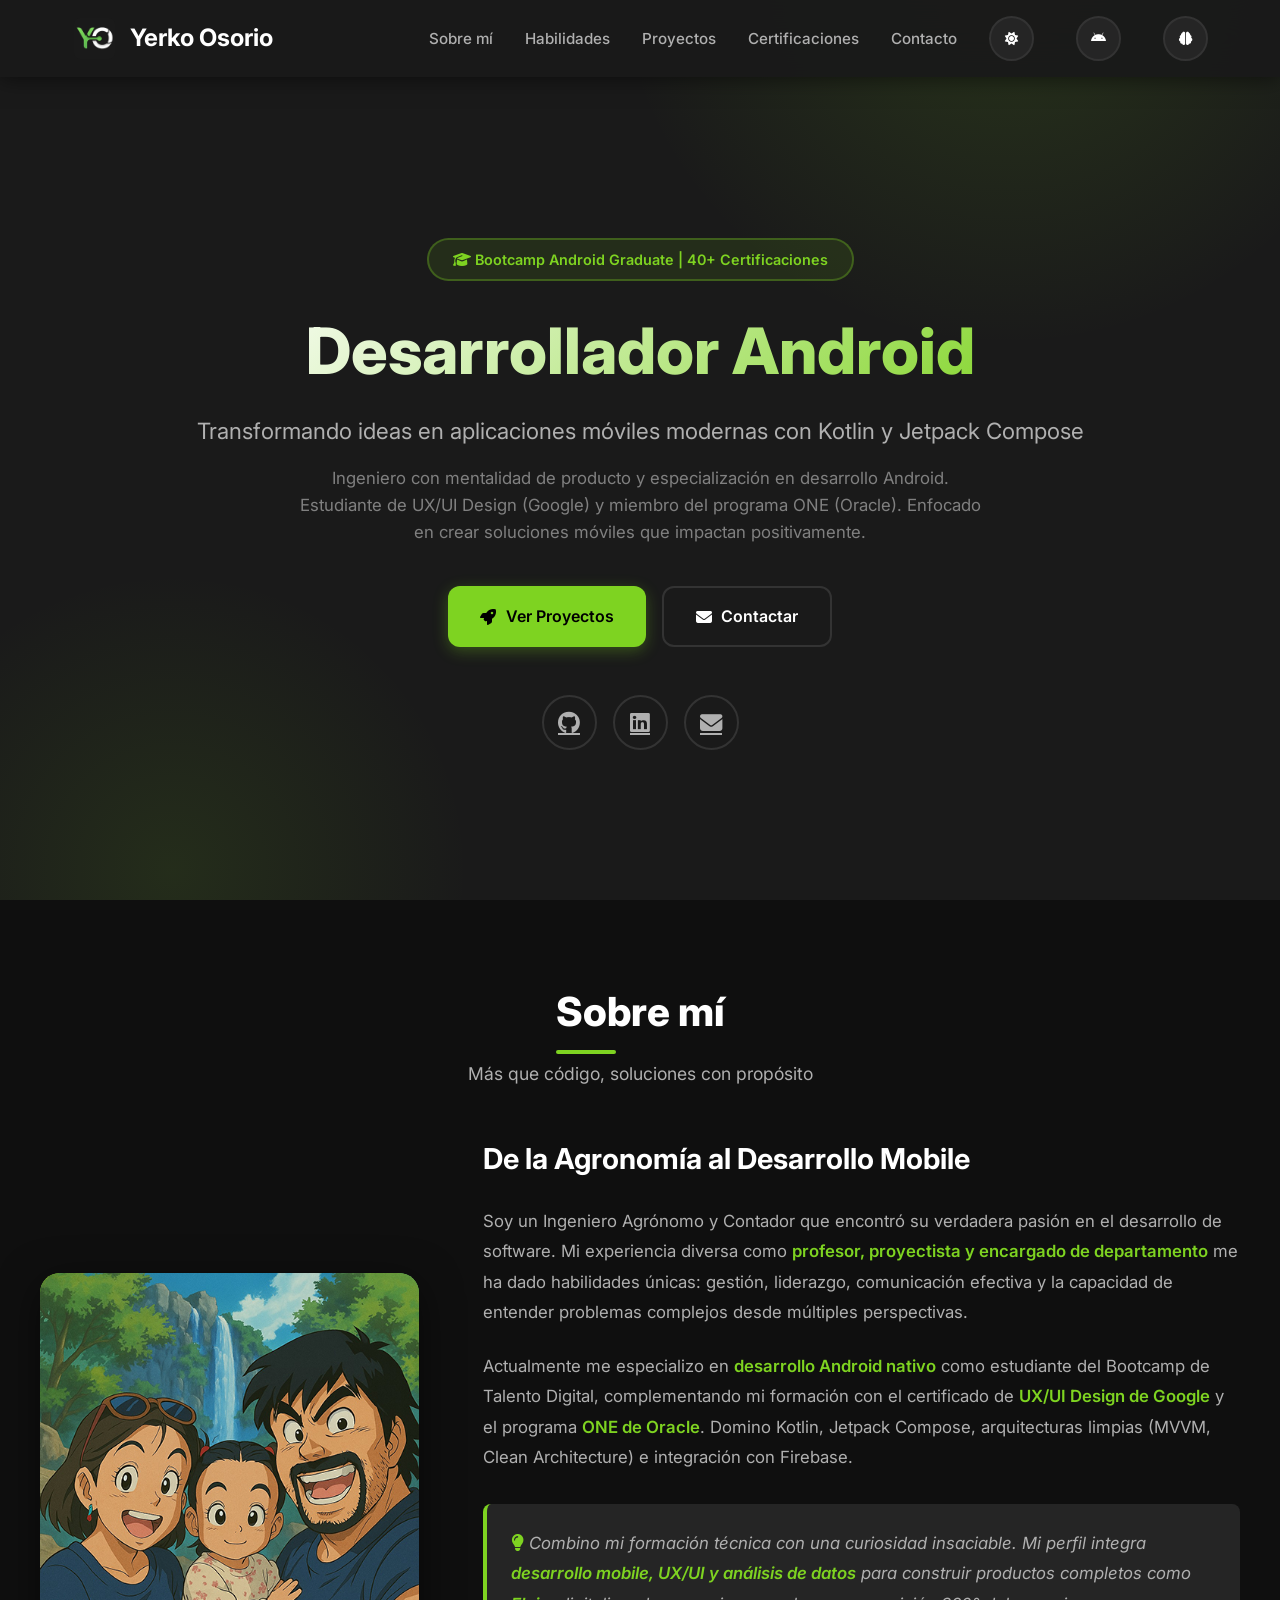
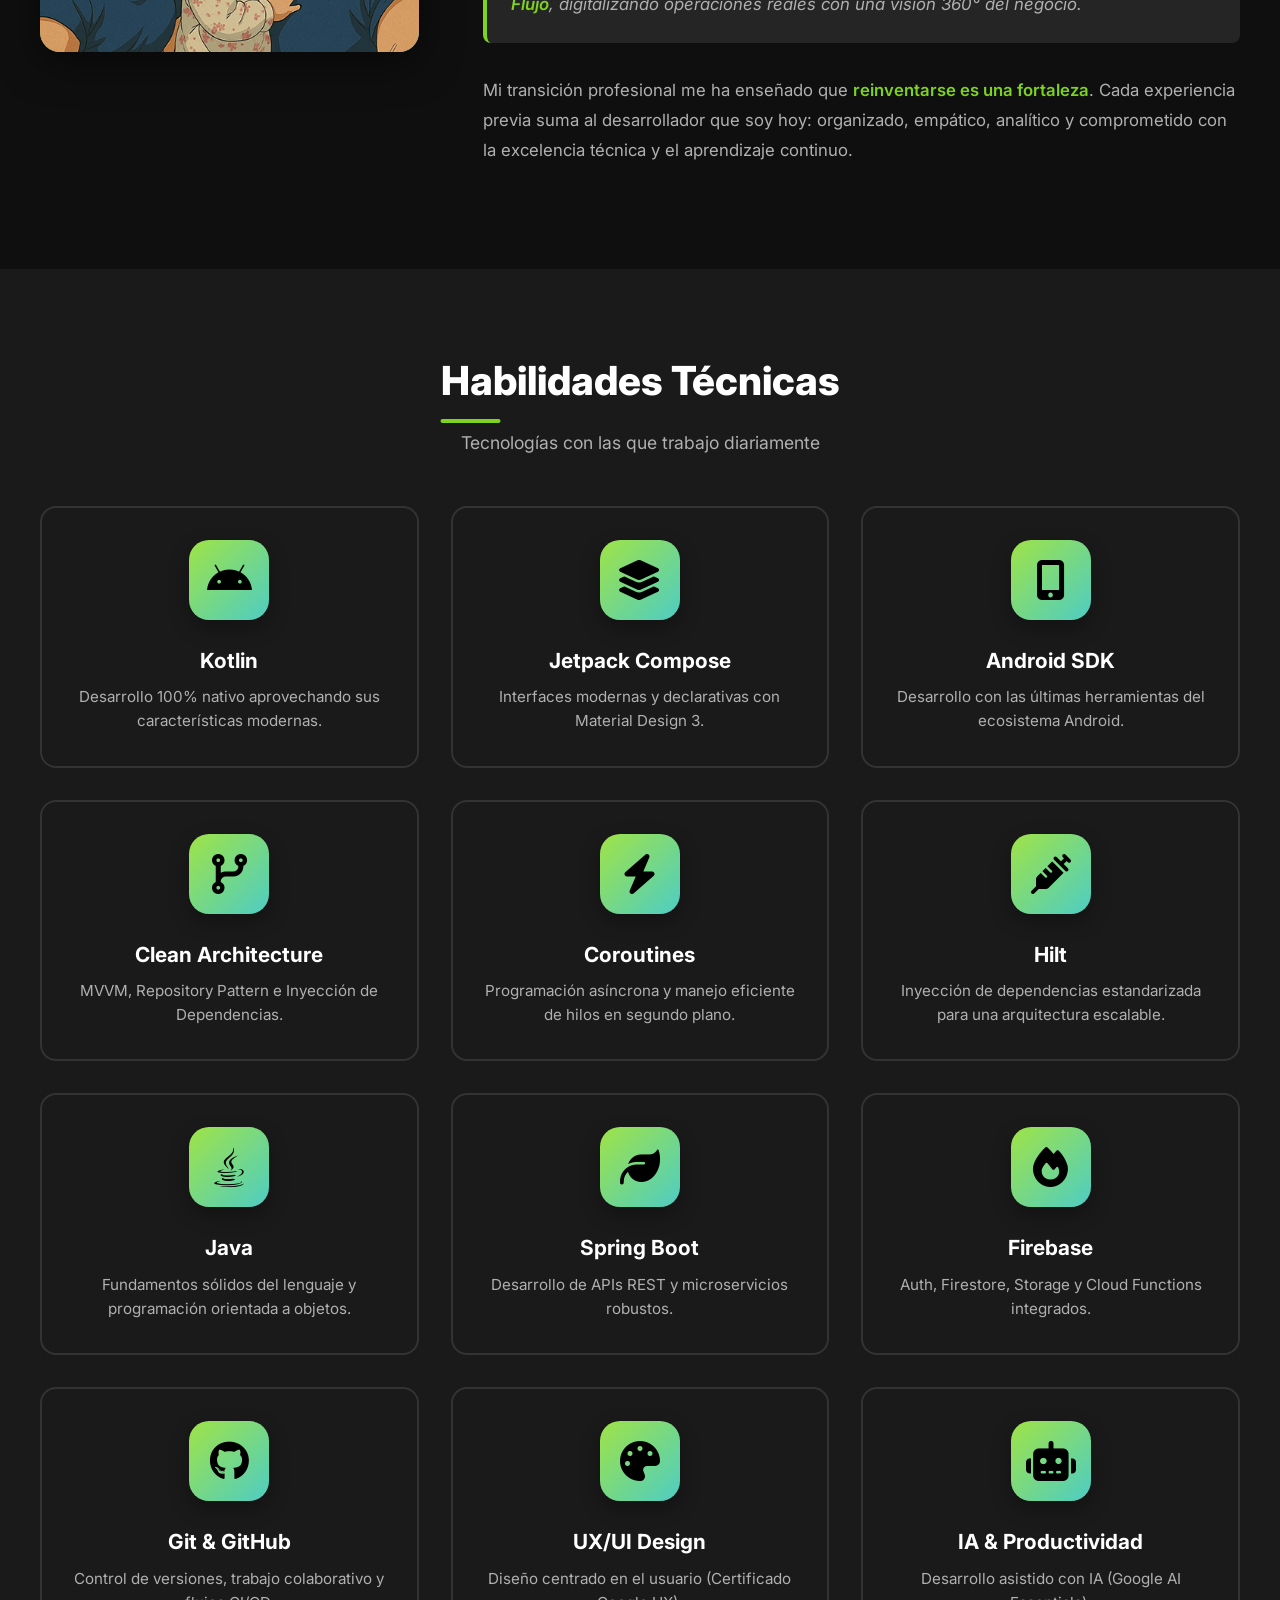
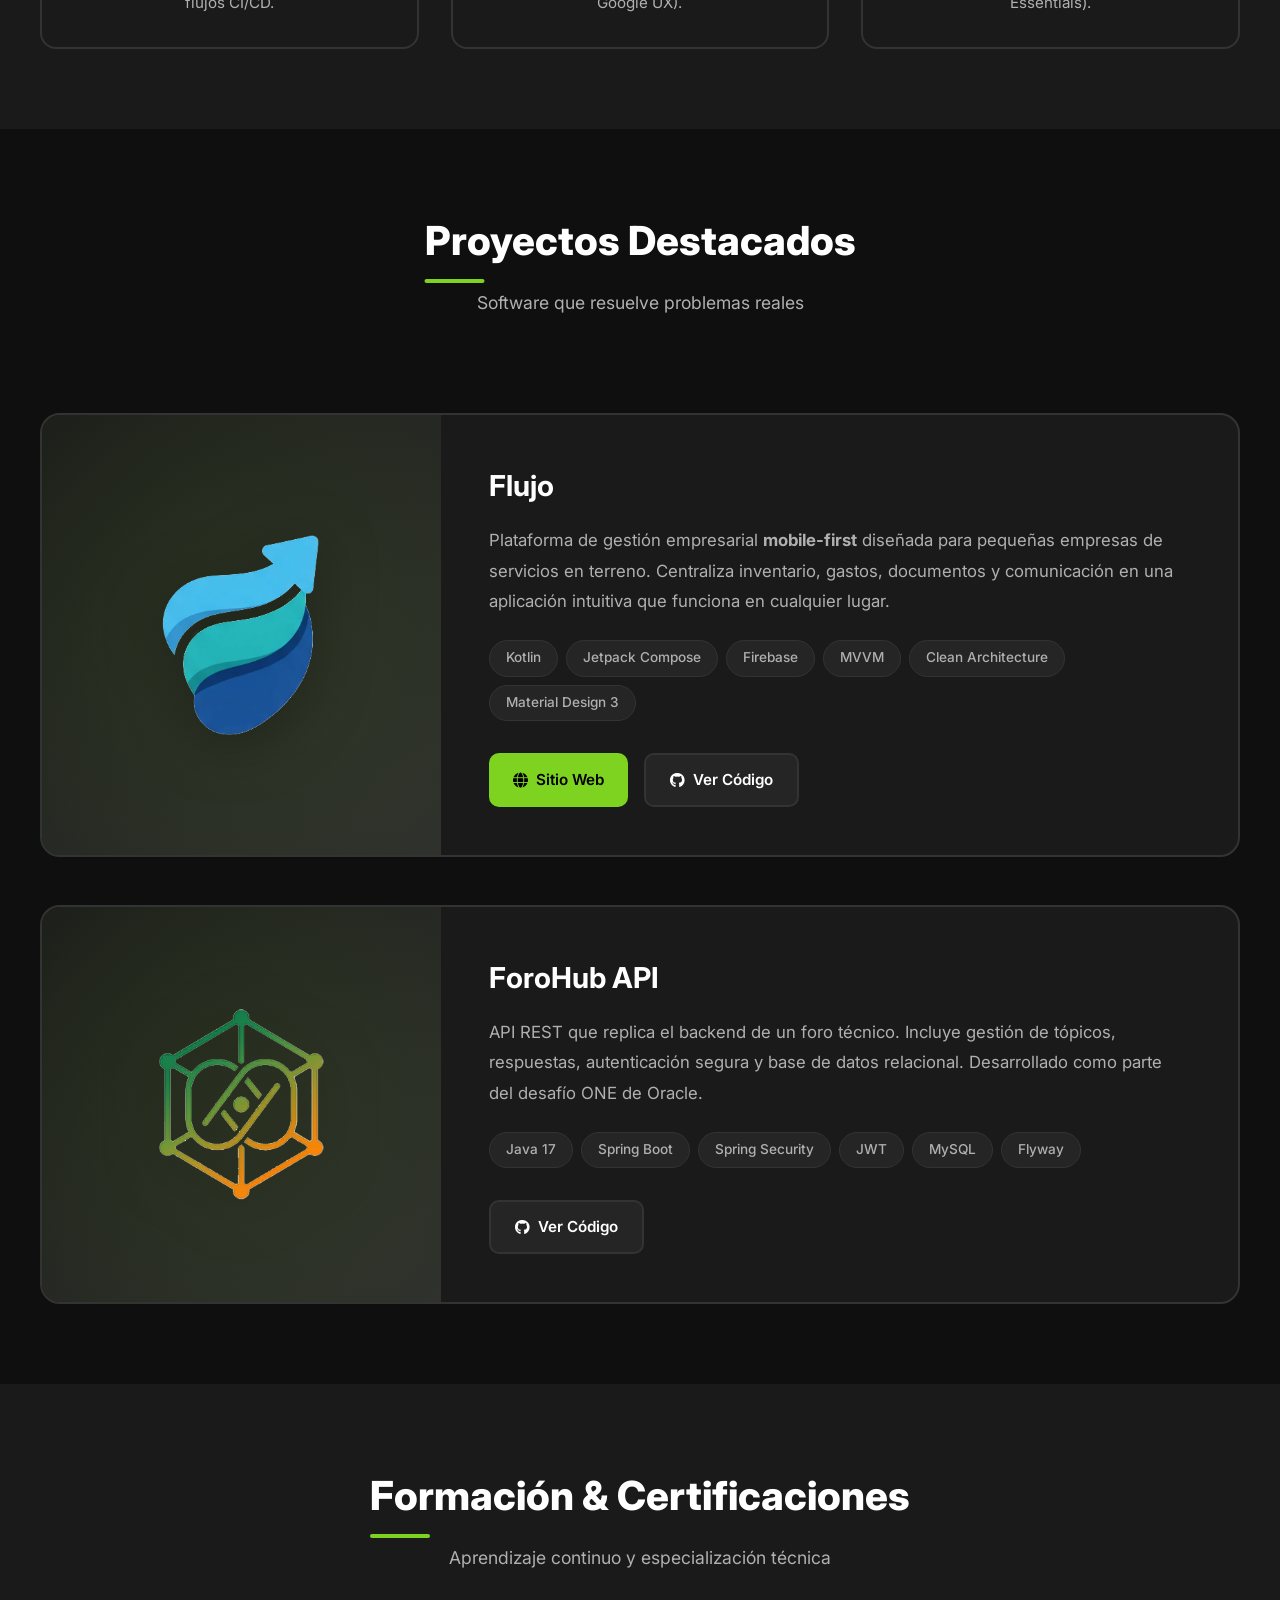
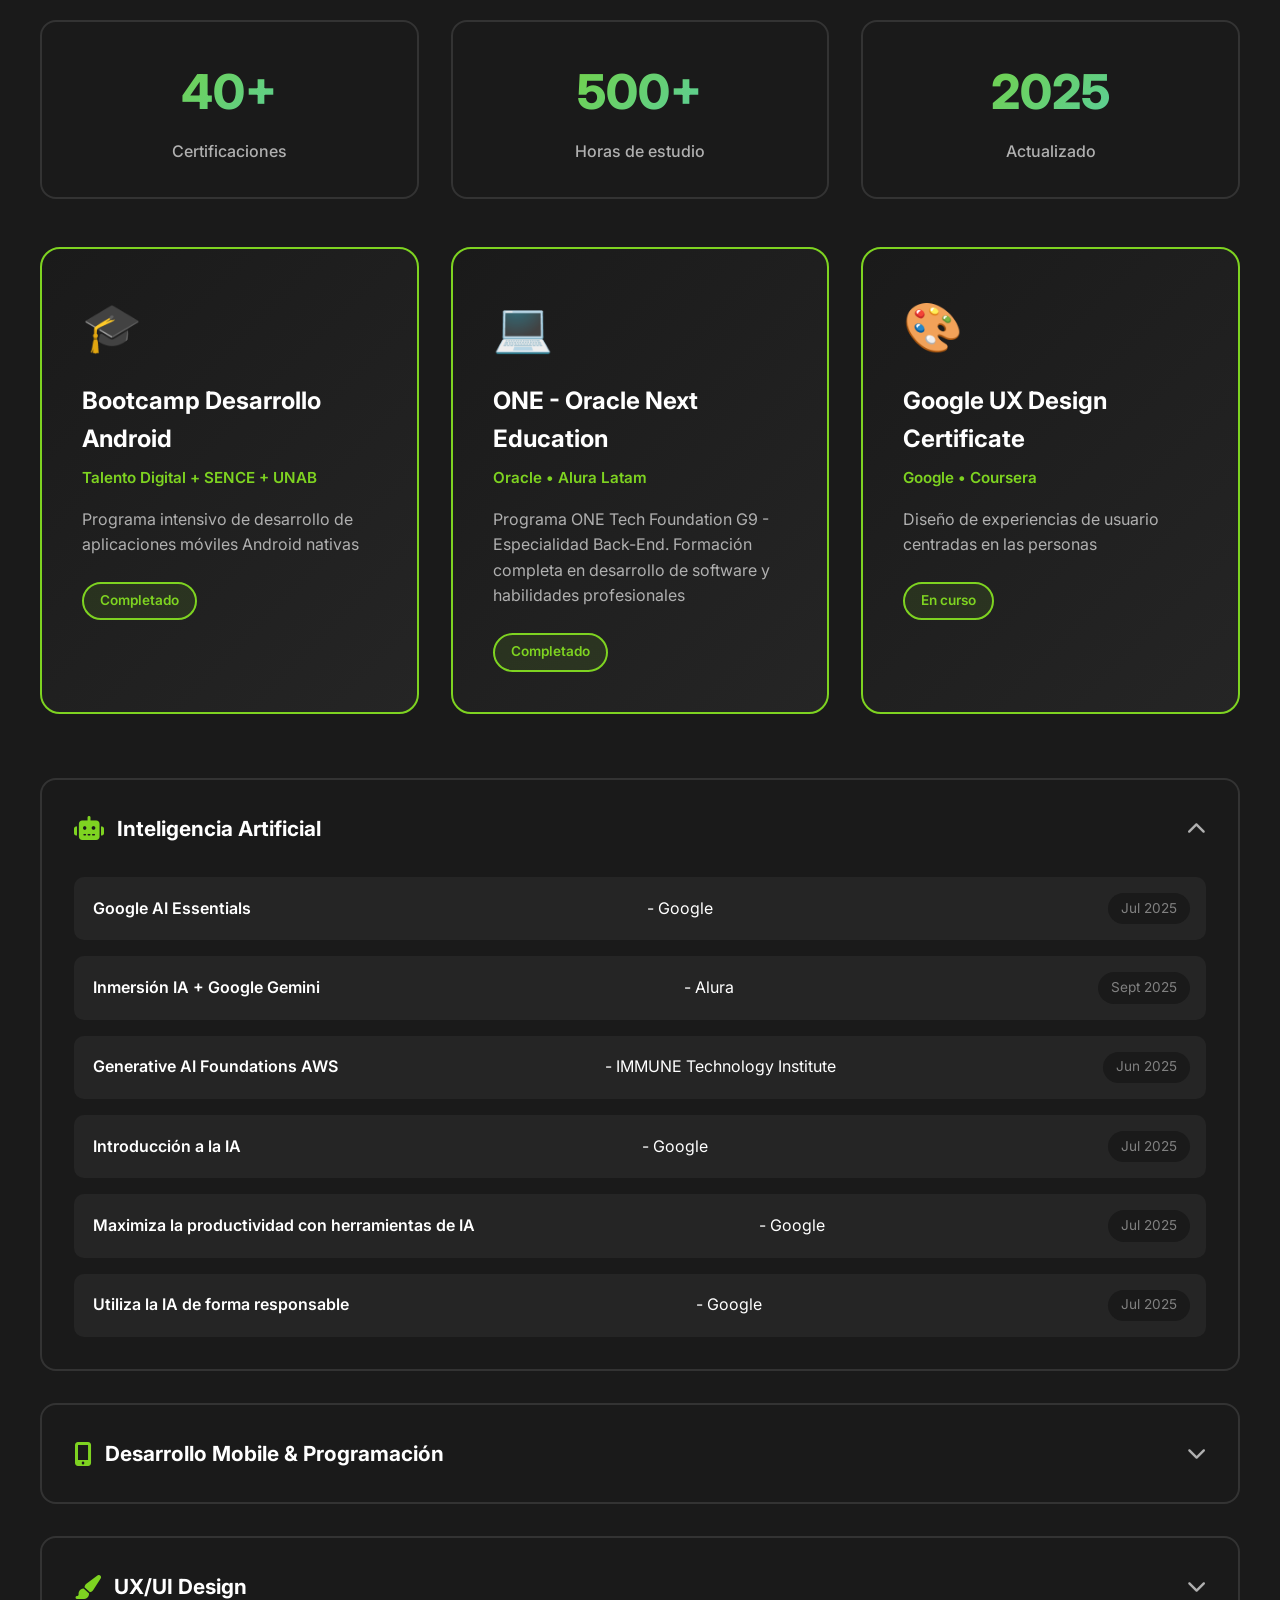
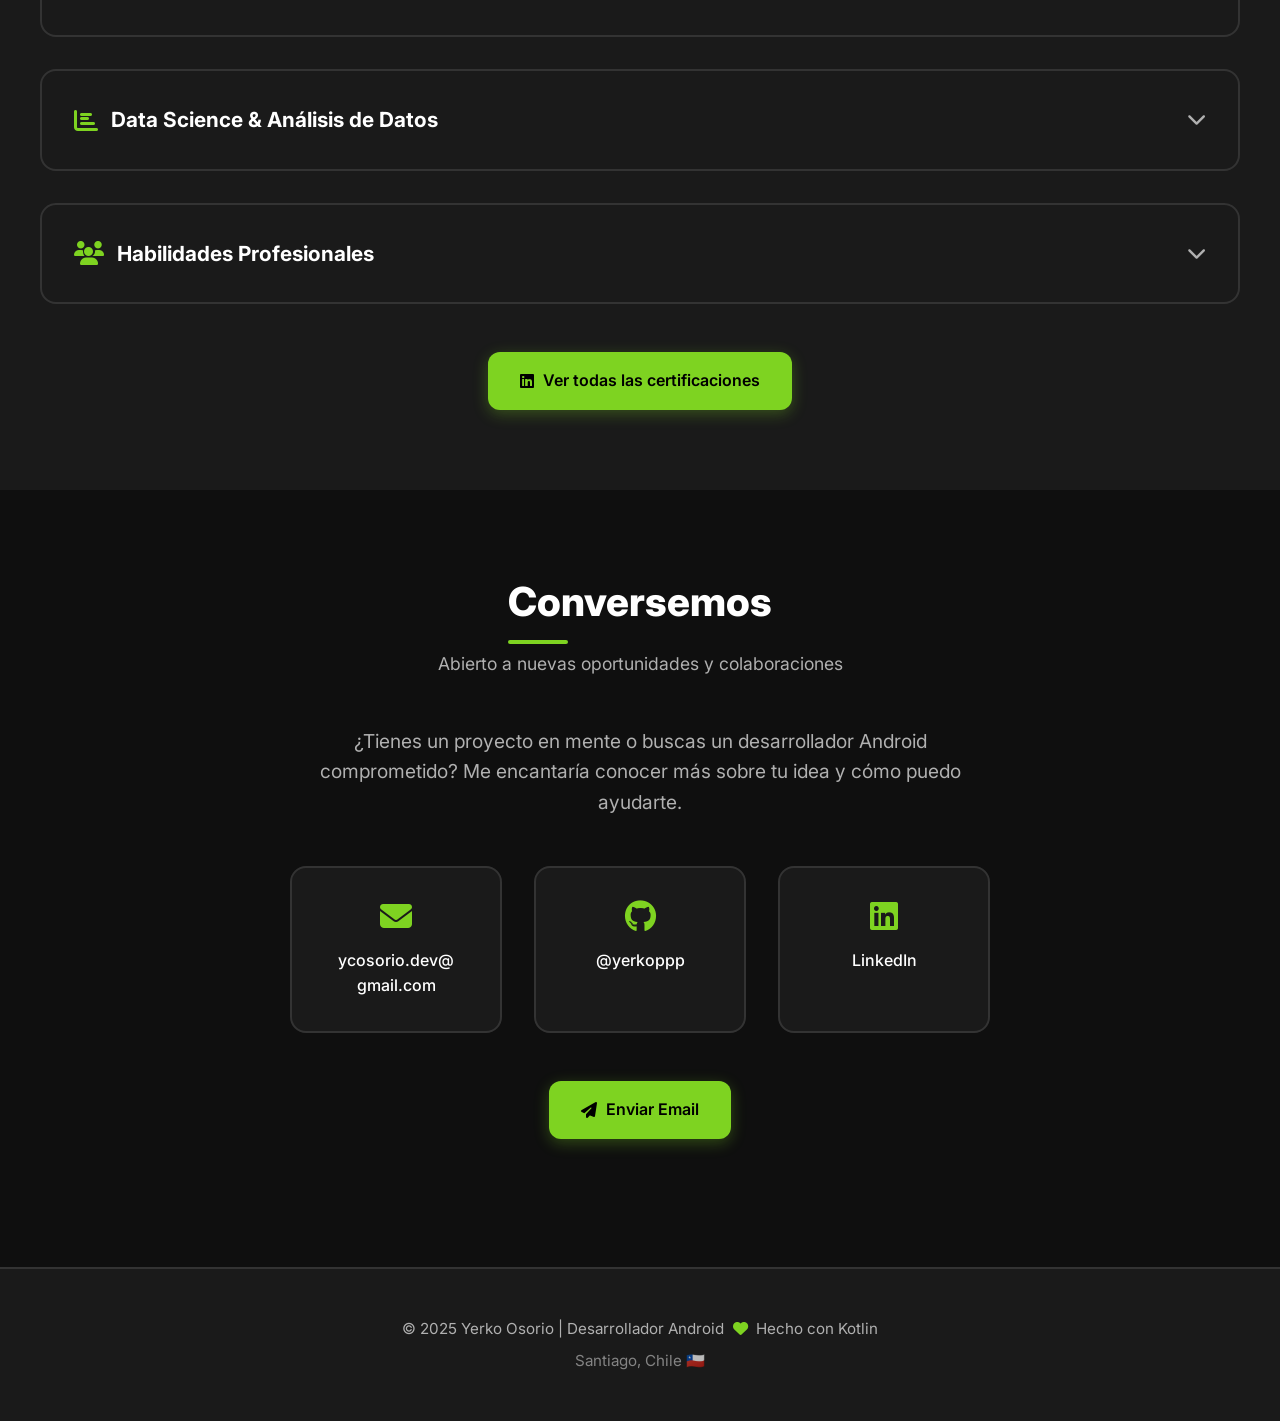
==== commit c98d656d: "Se agrega proyecto ForoHub" ====
--- a/android-portfolio.html
+++ b/android-portfolio.html
@@ -79,9 +79,9 @@
 
                     <div class="app-icon" onclick="openApp('projects')">
                         <div class="icon" style="--glow-color: #4ECDC4;">
-                            <img src="assets/icono_flujo.webp" alt="FlujoApp">
-                        </div>
-                        <span class="app-name">FlujoApp</span>
+                            <i class="fas fa-project-diagram" style="color: #4ECDC4; font-size: 24px;"></i>
+                        </div>
+                        <span class="app-name">Proyectos</span>
                     </div>
 
                     <div class="app-icon" onclick="openApp('certs')">
@@ -250,7 +250,7 @@
                             <img src="assets/icono_flujo.webp" class="project-logo">
                         </div>
                         <div class="project-body">
-                            <h2 class="project-title">FlujoApp</h2>
+                            <h2 class="project-title">Flujo</h2>
                             <p class="item-subtitle project-desc">
                                 Gestión empresarial mobile-first. La solución completa para servicios en terreno.
                             </p>
@@ -272,6 +272,28 @@
                             </div>
                         </div>
                     </div>
+                    <div class="info-card project-card">
+                        <div class="project-banner">
+                            <img src="assets/icono_forohub.png" class="project-logo">
+                        </div>
+                        <div class="project-body">
+                            <h2 class="project-title">ForoHub API</h2>
+                            <p class="item-subtitle project-desc">
+                                API REST segura con Spring Security, JWT y MySQL.
+                            </p>
+                            <div class="project-tags">
+                                <span class="skill-tag">Java</span>
+                                <span class="skill-tag">Spring Boot</span>
+                                <span class="skill-tag">JWT</span>
+                                <span class="skill-tag">MySQL</span>
+                            </div>
+                            <div class="project-actions">
+                                <button class="btn-secondary-pill" onclick="window.open('https://github.com/yerkoppp/ForoHub', '_blank')">
+                                    <i class="fab fa-github"></i> Ver Código
+                                </button>
+                            </div>
+                        </div>
+                    </div>
                 </div>
             </div>
 
